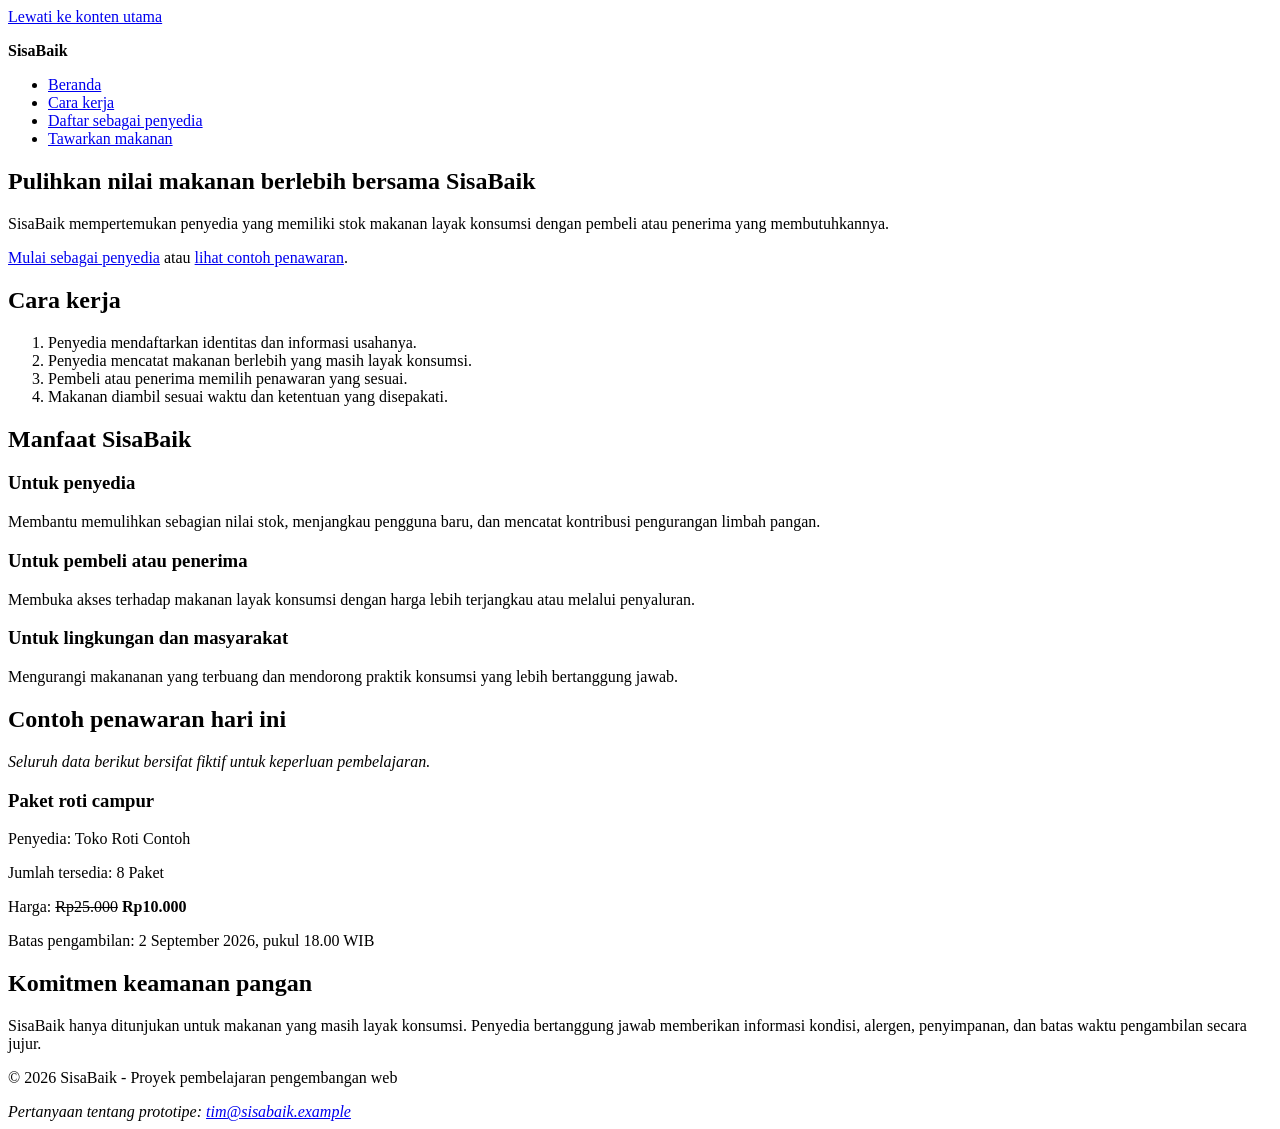
==== index.html @ 779fbd45 "feat: add semantic SisaBaik information page" ====
<!doctype html>
<html lang="id">
  <head>
    <meta charset="utf-8">
    <meta name="viewport" content="width=device-width, initial-scale=1">
    <meta
      name="description"
      content="SisaBaik membantu penyedia menawarkan makanan berlebih agar tetap bernilai, terjangkau, dan tidak terbuang."
    >
    <title>Beranda | SisaBaik</title>
  </head>
  <body>
    <a href="#konten-utama">Lewati ke konten utama</a>

    <header>
      <p><strong>SisaBaik</strong></p>
      <nav aria-label="Navigasi utama">
        <ul>
          <li><a href="index.html" aria-current="page">Beranda</a></li>
          <li><a href="#cara-kerja">Cara kerja</a></li>
          <li><a href="daftar-penyedia.html">Daftar sebagai penyedia</a></li>
          <li><a href="tawarkan-makanan.html">Tawarkan makanan</a></li>
        </ul>
      </nav>
    </header>

    <main id="konten-utama" tabindex="-1">
      <section aria-labelledby="judul-utama">
        <h1 id="judul-utama">Pulihkan nilai makanan berlebih bersama SisaBaik</h1>
        <p>
          SisaBaik mempertemukan penyedia yang memiliki stok makanan layak
          konsumsi dengan pembeli atau penerima yang membutuhkannya.
        </p>
     <p>
          <a href="daftar-penyedia.html">Mulai sebagai penyedia</a>
          atau
          <a href="#penawaran-contoh">lihat contoh penawaran</a>.
        </p>
      </section>

      <section id="cara-kerja" aria-labelledby="judul-cara-kerja">
        <h2 id="judul-cara-kerja">Cara kerja</h2>
        <ol>
          <li>Penyedia mendaftarkan identitas dan informasi usahanya.</li>
          <li>Penyedia mencatat makanan berlebih yang masih layak konsumsi.</li>
          <li>Pembeli atau penerima memilih penawaran yang sesuai.</li>
          <li>Makanan diambil sesuai waktu dan ketentuan yang disepakati.</li>
        </ol>
      </section>

      <section aria-labelledby="judul-manfaat">
        <h2 id="judul-manfaat">Manfaat SisaBaik</h2>

        <article>
          <h3>Untuk penyedia</h3>
          <p>
            Membantu memulihkan sebagian nilai stok, menjangkau pengguna baru,
            dan mencatat kontribusi pengurangan limbah pangan.
          </p>
        </article>

        <article>
          <h3>Untuk pembeli atau penerima</h3>
          <p>
            Membuka akses terhadap makanan layak konsumsi dengan harga lebih
            terjangkau atau melalui penyaluran.

            </p>
            </article>

            <article>
                <h3>Untuk lingkungan dan masyarakat</h3>
                <p>
                    Mengurangi makananan yang terbuang dan mendorong praktik konsumsi yang lebih bertanggung jawab.
                </p>
            </article>
            </section>

            <section id="penawaran-contoh" aria-labelledby=" "judul-penawaran">
            <h2 id="judul-penawaran">Contoh penawaran hari ini</h2>
            <p><em>Seluruh data berikut bersifat fiktif untuk keperluan pembelajaran.</em></p>

            <article>
                <h3>Paket roti campur</h3>
                <p>Penyedia: Toko Roti Contoh</p>
                <p>Jumlah tersedia: <data value="8">8 Paket </data> </p>
                <p>Harga: <del>Rp25.000</del> <strong>Rp10.000</strong></p>

                <p>
                    Batas pengambilan:
                    <time datatime="2026-09-02T18:00:00+07:00">
                        2 September 2026, pukul 18.00 WIB
                    </time>
                </p>
            </article>
            </section>

            <section aria-labelledby=""judul-keamanan">
            <h2 id="judul-keamanan">Komitmen keamanan pangan</h2>
                SisaBaik hanya ditunjukan untuk makanan yang masih layak konsumsi. Penyedia bertanggung jawab memberikan informasi kondisi, alergen, penyimpanan, dan batas waktu pengambilan secara jujur.
                </p>
        </section>
        </main>

        <footer>
            <p>&copy; 2026 SisaBaik - Proyek pembelajaran pengembangan web</p>
            <address>
                Pertanyaan tentang prototipe:
                <a href="malito:tim @sisabaik.example" >tim@sisabaik.example</a>
            </address>
        </footer>
  </body>
</html>
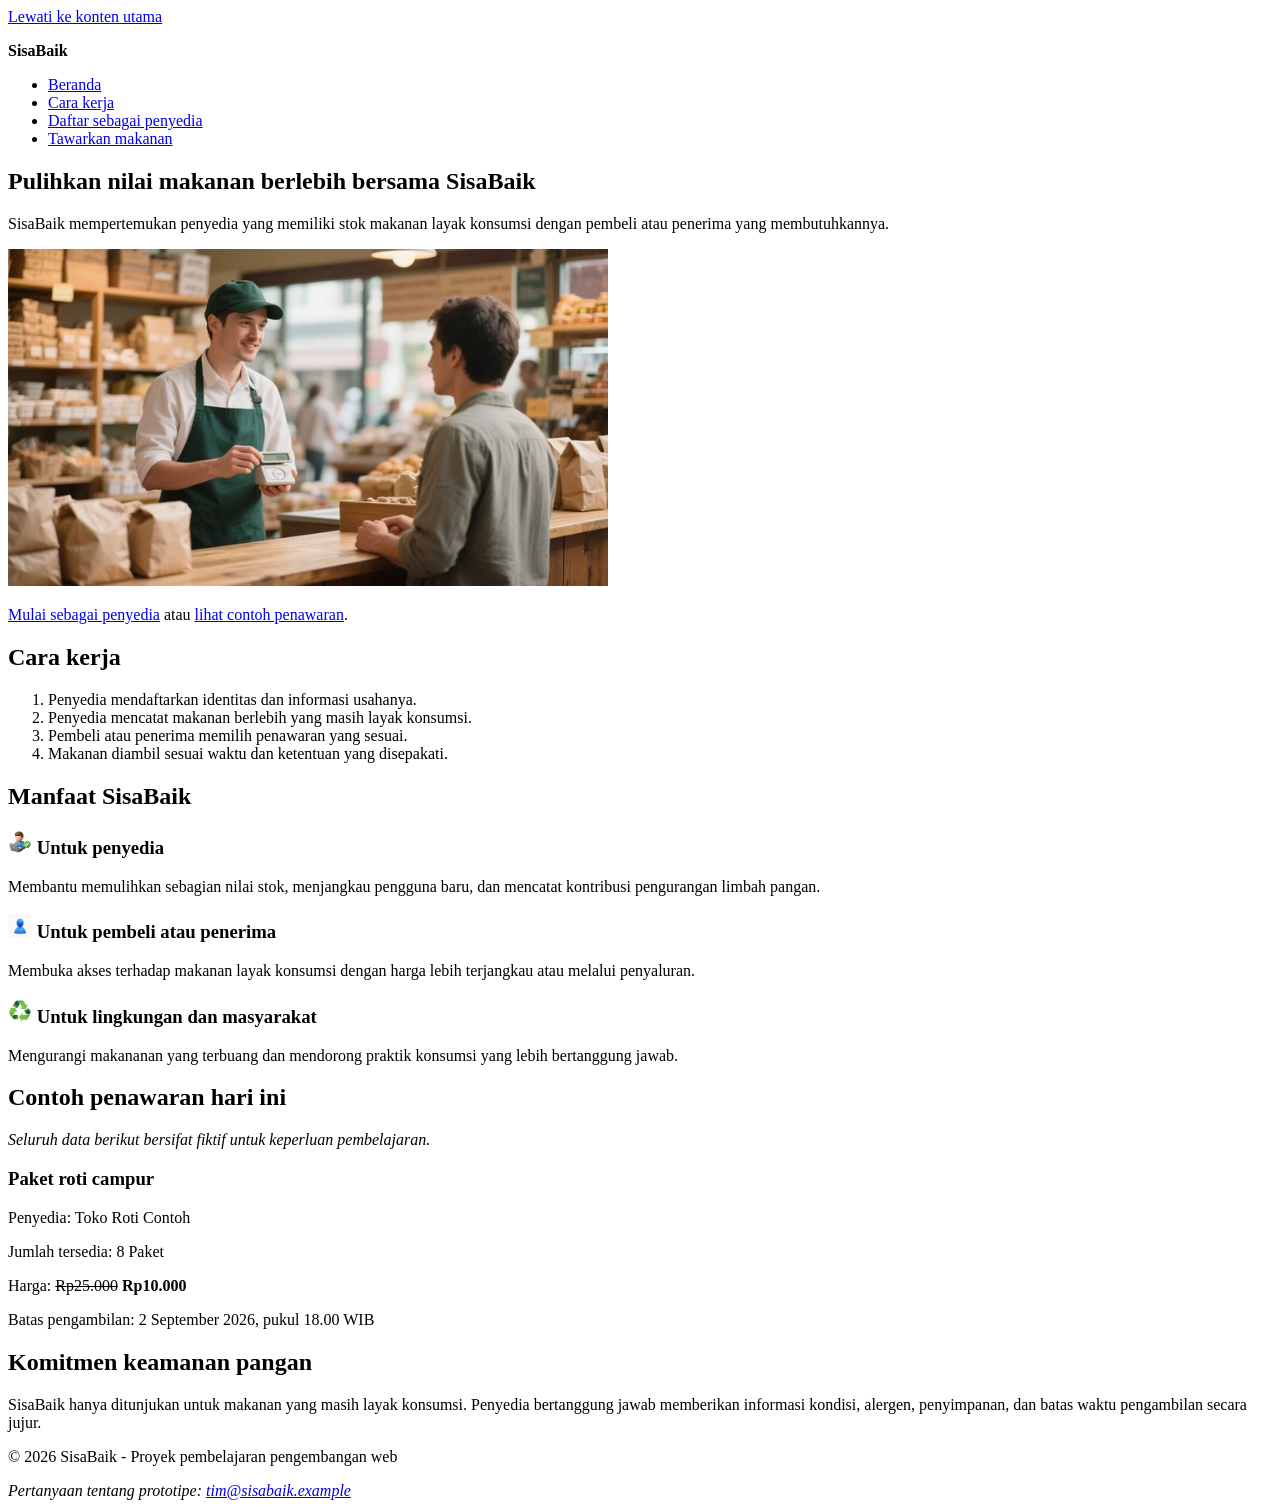
==== commit 29019ff1: "feat: add images asset and update page content" ====
--- a/index.html
+++ b/index.html
@@ -31,6 +31,7 @@
           SisaBaik mempertemukan penyedia yang memiliki stok makanan layak
           konsumsi dengan pembeli atau penerima yang membutuhkannya.
         </p>
+        <img src="images/Foto-SisaBaik.jpg" alt="Foto SisaBaik" width="600">
      <p>
           <a href="daftar-penyedia.html">Mulai sebagai penyedia</a>
           atau
@@ -52,7 +53,9 @@
         <h2 id="judul-manfaat">Manfaat SisaBaik</h2>
 
         <article>
-          <h3>Untuk penyedia</h3>
+          <h3>
+            <img src="images/ikonpenyedia.jpg" alt="Icon penyedia" width="24" height="24">
+            Untuk penyedia</h3>
           <p>
             Membantu memulihkan sebagian nilai stok, menjangkau pengguna baru,
             dan mencatat kontribusi pengurangan limbah pangan.
@@ -60,7 +63,9 @@
         </article>
 
         <article>
-          <h3>Untuk pembeli atau penerima</h3>
+          <h3>
+            <img src="images/ikonuser.jpg" alt="Icon pembeli" width="24" height="24" >
+            Untuk pembeli atau penerima</h3>
           <p>
             Membuka akses terhadap makanan layak konsumsi dengan harga lebih
             terjangkau atau melalui penyaluran.
@@ -69,14 +74,16 @@
             </article>
 
             <article>
-                <h3>Untuk lingkungan dan masyarakat</h3>
+                <h3>
+                  <img src="images/ikonlingkungan.jpg" alt="Icon lingkungan" width="24" height="24">
+                  Untuk lingkungan dan masyarakat</h3>
                 <p>
                     Mengurangi makananan yang terbuang dan mendorong praktik konsumsi yang lebih bertanggung jawab.
                 </p>
             </article>
             </section>
 
-            <section id="penawaran-contoh" aria-labelledby=" "judul-penawaran">
+            <section id="penawaran-contoh" aria-labelledby="judul-penawaran">
             <h2 id="judul-penawaran">Contoh penawaran hari ini</h2>
             <p><em>Seluruh data berikut bersifat fiktif untuk keperluan pembelajaran.</em></p>
 
@@ -88,17 +95,18 @@
 
                 <p>
                     Batas pengambilan:
-                    <time datatime="2026-09-02T18:00:00+07:00">
+                    <time datetime="2026-09-02T18:00:00+07:00">
                         2 September 2026, pukul 18.00 WIB
                     </time>
                 </p>
             </article>
             </section>
-
-            <section aria-labelledby=""judul-keamanan">
+            
+            <p>
+            <section aria-labelledby="judul-keamanan">
             <h2 id="judul-keamanan">Komitmen keamanan pangan</h2>
                 SisaBaik hanya ditunjukan untuk makanan yang masih layak konsumsi. Penyedia bertanggung jawab memberikan informasi kondisi, alergen, penyimpanan, dan batas waktu pengambilan secara jujur.
-                </p>
+            </p>
         </section>
         </main>
 
@@ -106,7 +114,7 @@
             <p>&copy; 2026 SisaBaik - Proyek pembelajaran pengembangan web</p>
             <address>
                 Pertanyaan tentang prototipe:
-                <a href="malito:tim @sisabaik.example" >tim@sisabaik.example</a>
+                <a href="mailto:tim@sisabaik.example">tim@sisabaik.example</a>
             </address>
         </footer>
   </body>
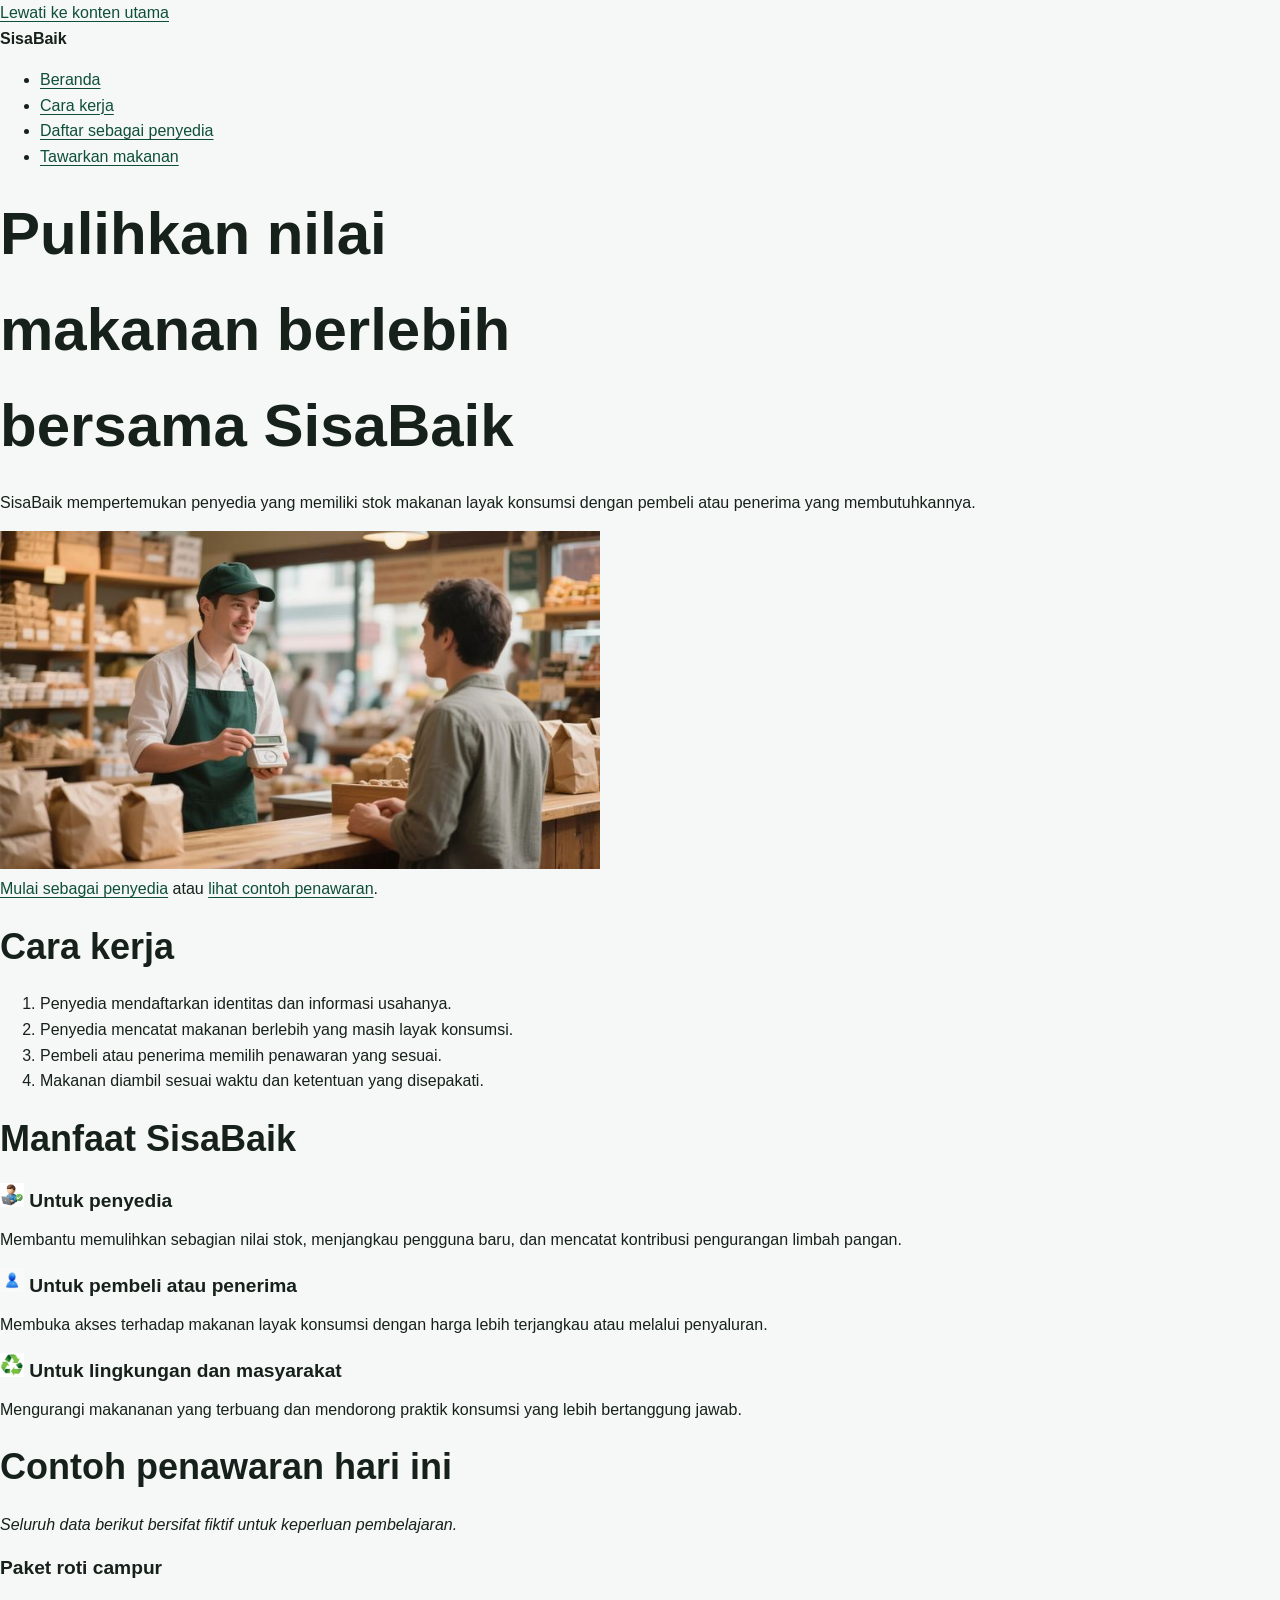
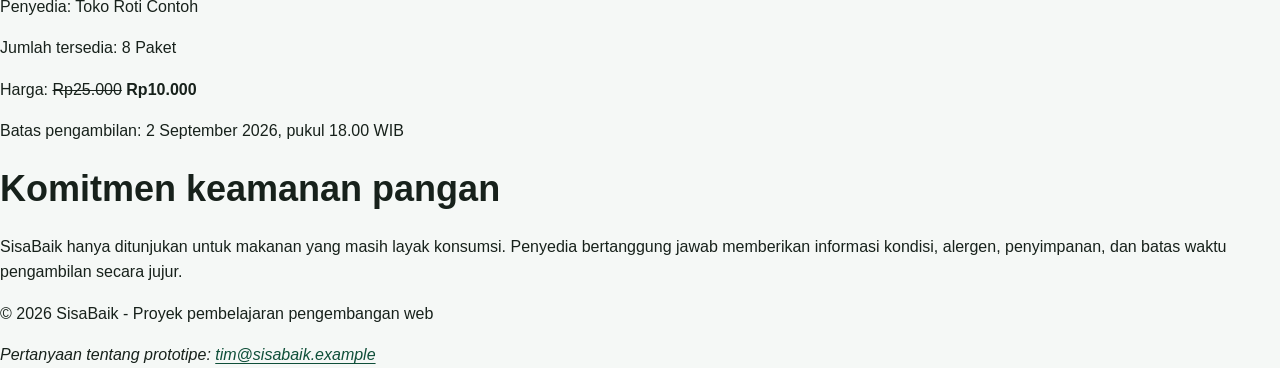
==== commit 1a840849: "feat: add responsive SisaBaik visual system" ====
--- a/index.html
+++ b/index.html
@@ -8,6 +8,7 @@
       content="SisaBaik membantu penyedia menawarkan makanan berlebih agar tetap bernilai, terjangkau, dan tidak terbuang."
     >
     <title>Beranda | SisaBaik</title>
+  <link rel="stylesheet" href="styles.css">
   </head>
   <body>
     <a href="#konten-utama">Lewati ke konten utama</a>
--- a/styles.css
+++ b/styles.css
@@ -0,0 +1,511 @@
+:root{
+    --color-primary: #176b4d;
+    --color-primary-dark: #0f4f39;
+    --color-primary-soft: #e8f5ef;
+    --color-accent: #f2b84b;
+    --color-text: #17211b;
+    --color-muted: #52615a;
+    --color-surface: #ffffff;
+    --color-background: #f5f8f6;
+    --color-border: #cbd8d1;
+    --color-danger: #a52a2a;
+    --shadow-card: 0 0.5rem 1.5rem rgb(23 33 27 / 10%);
+    --radius-small: 0,5rem;
+    --radius-medium: 0.9rem;
+    --radius-large: 1.4rem;
+    --content-width: 72rem;
+
+}
+
+*,
+*::before,
+*::after{
+    box-sizing: border-box;
+}
+
+html{
+    scroll-behavior: smooth;
+}
+
+body {
+    margin: 0;
+    background: var(--color-background);
+    color: var(--color-text);
+    font-family: Arial, Helvetica, sans-serif;
+    font-size: 1rem;
+    line-height: 1.6;
+}
+
+h1,
+h2,
+h3,
+p{
+    margin-block-start: 0;
+}
+
+h1,
+h2,
+h3 {
+    line-height: 1,2;
+}
+
+h1{
+    max-width: 18ch;
+    margin-block-end: 1rem;
+    font-size: clamp(2rem, 7vw, 3.75rem);
+}
+
+h2{
+    margin-block-end: 1rem;
+    font-size: clamp(1.5rem, 4vw, 2.25rem);
+}
+
+h3{
+    margin-block-end: 0.6rem;
+    font-size: 1.2rem;
+}
+
+a{
+    color: var(--color-primary-dark);
+    text-underline-offset: 0.2em;
+}
+
+a:hover{
+   text-decoration-thickness: 0.18em; 
+}
+
+:focus-visible{
+    outline: 0.2rem solid var(--color-accent);
+    outline-offset: 0.2rem;
+}
+
+.skip-link{
+    position: absolute;
+    inset-block-start: 0.5rem;
+    inset-inline-start: 0.5rem;
+    z-index: 100;
+    padding: 0.7rem 1rem;
+    border-radius: var(--radius-small);
+    background: var(--color-text);
+    color: var(--color-surface);
+    transform: translateY(-180%);
+}
+
+.skip-link:focus {
+    transform: translateY(0);
+}
+
+.container{
+    width: min(100% - 2rem, var(--content-width));
+    margin-inline: auto;
+}
+
+.site-header {
+    background: var(--color-surface);
+    border-block-end: 0.0625rem solid var(--color-border);
+}
+
+.header-layout{
+    display: flex;
+    flex-direction: column;
+    gap: 0.75rem;
+    padding-block: 1rem;
+}
+
+.brand {
+    margin: 0;
+    color: var(--color-primary-dark);
+    font-size: 1.4rem;
+    font-weight: 700;
+}
+
+.nav-list {
+    display: flex;
+    flex-wrap: wrap;
+    gap: 0.5rem 1rem;
+    margin: 0;
+    padding: 0;
+    list-style: none;
+}
+
+.nav-list a {
+    display: inline-block;
+    padding-block: 0.35rem;
+    font-weight: 700;
+}
+
+.nav-list a[aria-current="page"] {
+    color: var(--color-primary);
+    text-decoration-thickness: 0.2em;
+}
+
+.hero {
+    padding-block: clamp(3rem, 10vw, 7rem);
+    background:
+        linear-gradient(135deg, rgb(232 245 239 / 95%), rgb(255 255 255 / 92%));
+}
+
+
+.hero-layout {
+    display: grid;
+    gap: 2rem;
+    align-items: center;
+}
+
+.eyebrow {
+    margin-block-end: 0.5rem;
+    color: var(--color-primary-dark);
+    font-weight: 700;
+    letter-spacing: 0.05em;
+    text-transform: uppercase;
+}
+
+.lead {
+    max-width: 62ch;
+    color: var(--color-muted);
+    font-size: 1.1rem;
+}
+
+.hero-panel {
+    padding: 1.5rem;
+    border: 0.0625rem solid var(--color-border);
+    border-radius: var(--radius-large);
+    background: var(--color-surface);
+    box-shadow: var(--shadow-card);
+}
+
+.hero-panel strong {
+    display: block;
+    color: var(--color-primary-dark);
+    font-size: 2rem;
+}
+
+.button-group,
+.form-actions {
+    display: flex;
+    flex-wrap: wrap;
+    gap: 0.75rem;
+    align-items: center;
+}
+
+.button {
+    display: inline-block;
+    padding: 0.75rem 1rem;
+    border: 0.125rem solid var(--color-primary);
+    border-radius: var(--radius-small);
+    background: var(--color-primary);
+    color: var(--color-surface);
+    font: inherit;
+    font-weight: 700;
+    line-height: 1.2;
+    text-decoration: none;
+    cursor: pointer;
+}
+
+.button:hover {
+    background: var(--color-primary-dark);
+    border-color: var(--color-primary-dark);
+}
+
+.button-secondary {
+    background: transparent;
+    color: var(--color-primary-dark);
+}
+
+.section {
+    padding-block: clamp(2.5rem, 7vw, 5rem);
+}
+
+.section-alt {
+    background: var(--color-surface);
+}
+
+.section-intro {
+    max-width: 65ch;
+    color: var(--color-muted);
+}
+
+.steps-grid,
+.benefit-grid,
+.offer-grid {
+    display: grid;
+    grid-template-columns: 1fr;
+    gap: 1rem;
+}
+
+.card {
+    padding: 1.25rem;
+    border: 0.0625rem solid var(--color-border);
+    border-radius: var(--radius-medium);
+    background: var(--color-surface);
+    box-shadow: var(--shadow-card);
+}
+
+.step-number {
+    display: inline-grid;
+    width: 2.25rem;
+    height: 2.25rem;
+    margin-block-end: 0.75rem;
+    place-items: center;
+    border-radius: 50%;
+    background: var(--color-primary-soft);
+    color: var(--color-primary-dark);
+    font-weight: 700;
+}
+
+.offer-card {
+    display: flex;
+    flex-direction: column;
+    overflow: hidden;
+    border: 0.0625rem solid var(--color-border);
+    border-radius: var(--radius-medium);
+    background: var(--color-surface);
+    box-shadow: var(--shadow-card);
+}
+
+.offer-card__visual {
+    min-height: 8rem;
+    background: linear-gradient(135deg, var(--color-primary), var(--color-primary-dark));
+}
+
+.offer-card__content {
+    display: flex;
+    flex: 1;
+    flex-direction: column;
+    padding: 1.25rem;
+}
+
+.offer-card__meta {
+    color: var(--color-muted);
+}
+
+.offer-card__price {
+    margin-block-start: auto;
+    font-size: 1.15rem;
+    }
+
+.badge {
+    display: inline-block;
+    width: fit-content;
+    margin-block-end: 0.75rem;
+    .section-alt {
+  background: var(--color-surface);
+}
+
+.section-intro {
+    max-width: 65ch;
+    color: var(--color-muted);
+}
+
+.steps-grid,
+.benefit-grid,
+.offer-grid {
+    display: grid;
+    grid-template-columns: 1fr;
+    gap: 1rem;
+}
+
+.card {
+    padding: 1.25rem;
+    border: 0.0625rem solid var(--color-border);
+    border-radius: var(--radius-medium);
+    background: var(--color-surface);
+    box-shadow: var(--shadow-card);
+}
+
+.step-number {
+    display: inline-grid;
+    width: 2.25rem;
+    height: 2.25rem;
+    margin-block-end: 0.75rem;
+    place-items: center;
+    border-radius: 50%;
+    background: var(--color-primary-soft);
+    color: var(--color-primary-dark);
+    font-weight: 700;
+    
+}
+
+.offer-card {
+    display: flex;
+    flex-direction: column;
+    overflow: hidden;
+    border: 0.0625rem solid var(--color-border);
+    border-radius: var(--radius-medium);
+    background: var(--color-surface);
+    box-shadow: var(--shadow-card);
+}
+
+.offer-card__visual {
+    min-height: 8rem;
+    background: linear-gradient(135deg, var(--color-primary), var(--color-primary-dark));
+}
+
+.offer-card__content {
+    display: flex;
+    flex: 1;
+    flex-direction: column;
+    padding: 1.25rem;
+}
+
+.offer-card__meta {
+     color: var(--color-muted);
+}
+
+.offer-card__price {
+    margin-block-start: auto;
+    font-size: 1.15rem;
+}
+
+.badge {
+    display: inline-block;
+    width: fit-content;
+    margin-block-end: 0.75rem;
+    padding: 0.25rem 0.6rem;
+    border-radius: 999px;
+    background: var(--color-primary-soft);
+    color: var(--color-primary-dark);
+    font-size: 0.85rem;
+    font-weight: 700;
+}
+
+.notice {
+    padding: 1rem;
+    border-inline-start: 0.3rem solid var(--color-primary);
+    border-radius: var(--radius-small);
+    background: var(--color-primary-soft);
+}
+
+.page-heading {
+    padding-block: clamp(2.5rem, 7vw, 5rem) 2rem;
+}
+
+.form-card {
+    max-width: 56rem;
+    margin-block-end: 3rem;
+    padding: clamp(1rem, 4vw, 2rem);
+    border: 0.0625rem solid var(--color-border);
+    border-radius: var(--radius-large);
+    background: var(--color-surface);
+    box-shadow: var(--shadow-card);
+    }
+
+.form-section {
+    margin: 0 0 1.5rem;
+    padding: 1.25rem;
+    border: 0.0625rem solid var(--color-border);
+    border-radius: var(--radius-medium);
+}
+
+
+
+.form-section legend {
+    padding-inline: 0.4rem;
+    color: var(--color-primary-dark);
+    font-size: 1.1rem;
+    font-weight: 700;
+}
+
+label {
+    display: inline-block;
+    margin-block-end: 0.35rem;
+    font-weight: 700;
+}
+
+input,
+select,
+textarea {
+    width: 100%;
+    padding: 0.7rem 0.75rem;
+    border: 0.0625rem solid #809087;
+    border-radius: var(--radius-small);
+    background: var(--color-surface);
+    color: var(--color-text);
+    font: inherit;
+}
+
+textarea {
+     resize: vertical;
+}
+
+input:focus,
+select:focus,
+textarea:focus {
+    border-color: var(--color-primary-dark);
+}
+
+input[type="checkbox"],
+
+
+
+
+input[type="radio"] {
+    width: 1.1rem;
+    height: 1.1rem;
+    margin: 0.2rem 0 0;
+    accent-color: var(--color-primary);
+}
+
+.required-note {
+    color: var(--color-muted);
+}
+
+.site-footer {
+    padding-block: 2rem;
+    background: var(--color-primary-dark);
+    color: var(--color-surface);
+}
+
+.site-footer a {
+    color: var(--color-surface);
+}
+
+.footer-layout {
+    display: flex;
+    flex-direction: column;
+    gap: 0.5rem;
+}
+
+.footer-layout p,
+.footer-layout address {
+    margin: 0;
+}
+
+@media (min-width: 48rem) {
+  .header-layout {
+        flex-direction: row;
+        justify-content: space-between;
+        align-items: center;
+  }
+
+  .hero-layout {
+        grid-template-columns: minmax(0, 1.5fr) minmax(15rem, 0.7fr);
+  }
+
+  .steps-grid,
+  .benefit-grid {
+        grid-template-columns: repeat(3, minmax(0, 1fr));
+  }
+
+  .offer-grid {
+        grid-template-columns: repeat(2, minmax(0, 1fr));
+  }
+
+  .footer-layout {
+        flex-direction: row;
+        justify-content: space-between;
+        align-items: center;
+  }
+}
+
+@media (min-width: 68rem) {
+  .offer-grid {
+        grid-template-columns: repeat(3, minmax(0, 1fr));
+  }
+}
+
+@media (prefers-reduced-motion: reduce) {
+  html {
+        scroll-behavior: auto;
+  }
+}
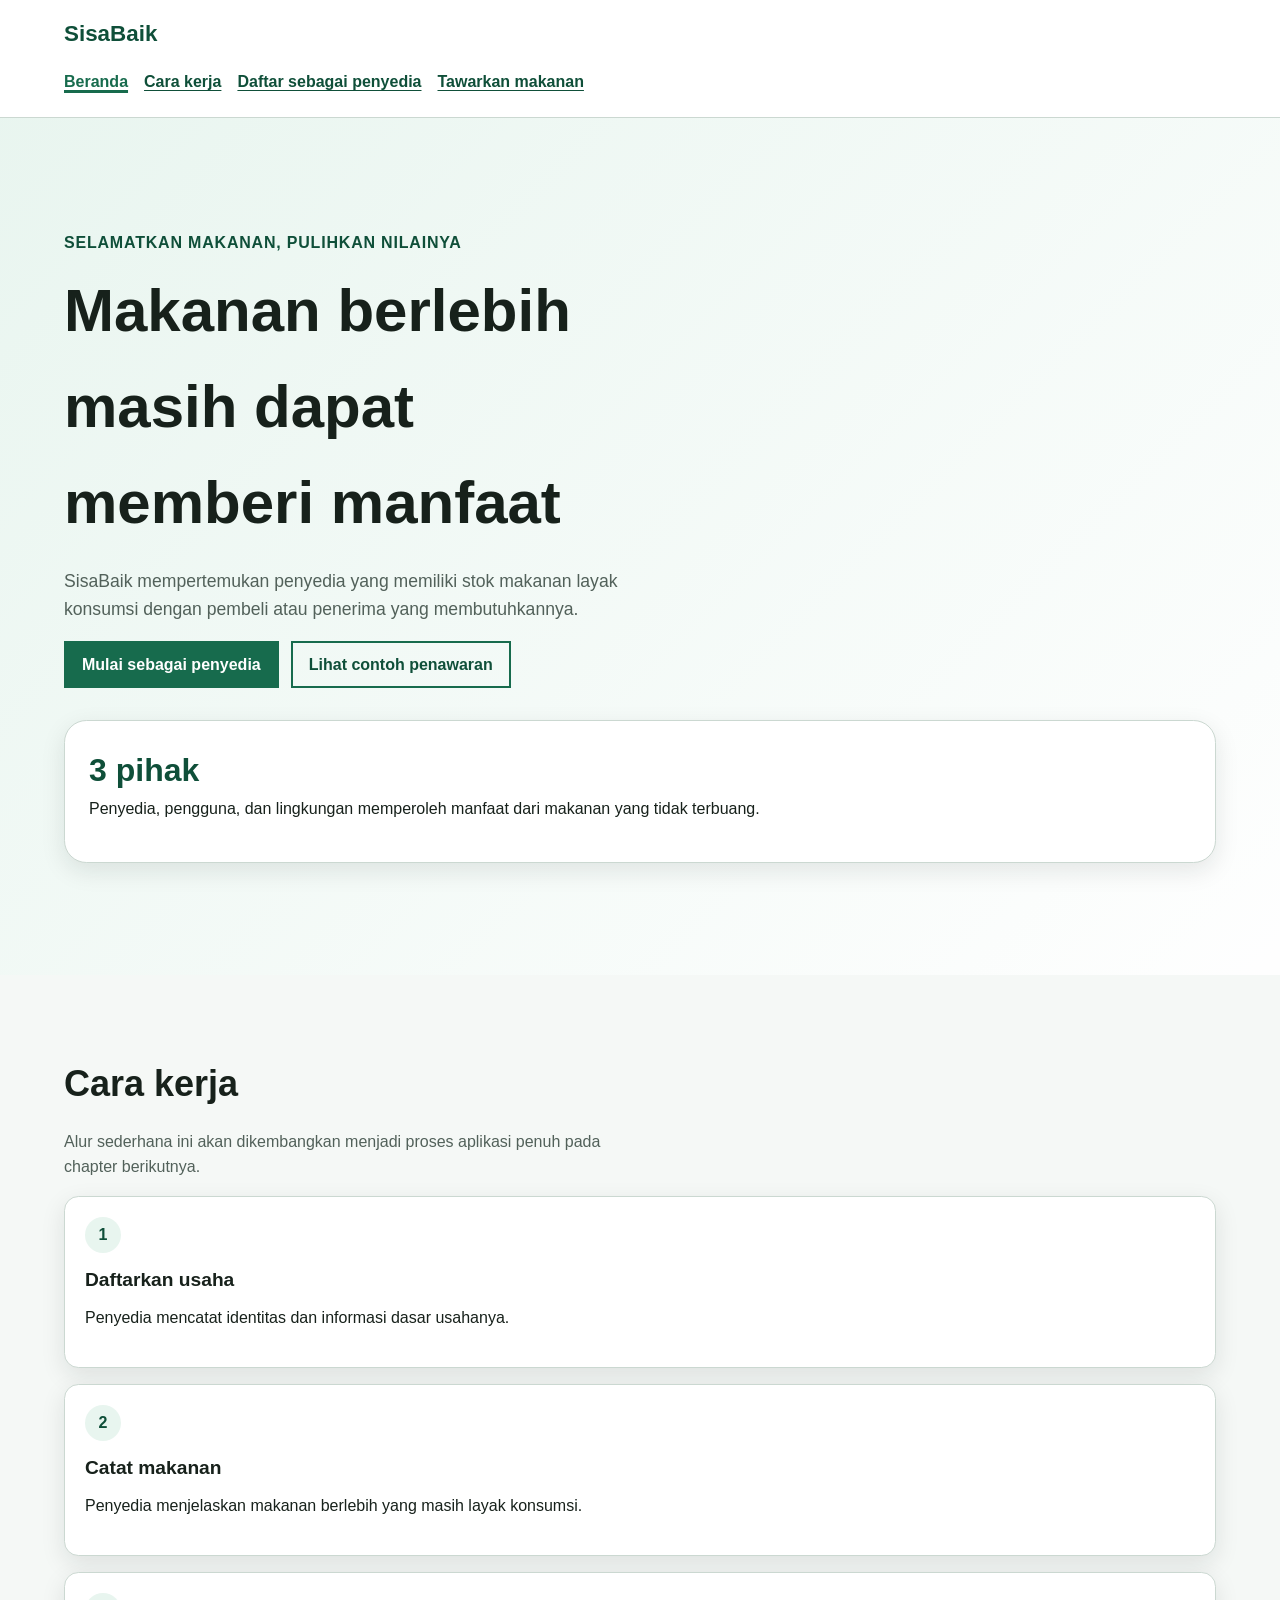
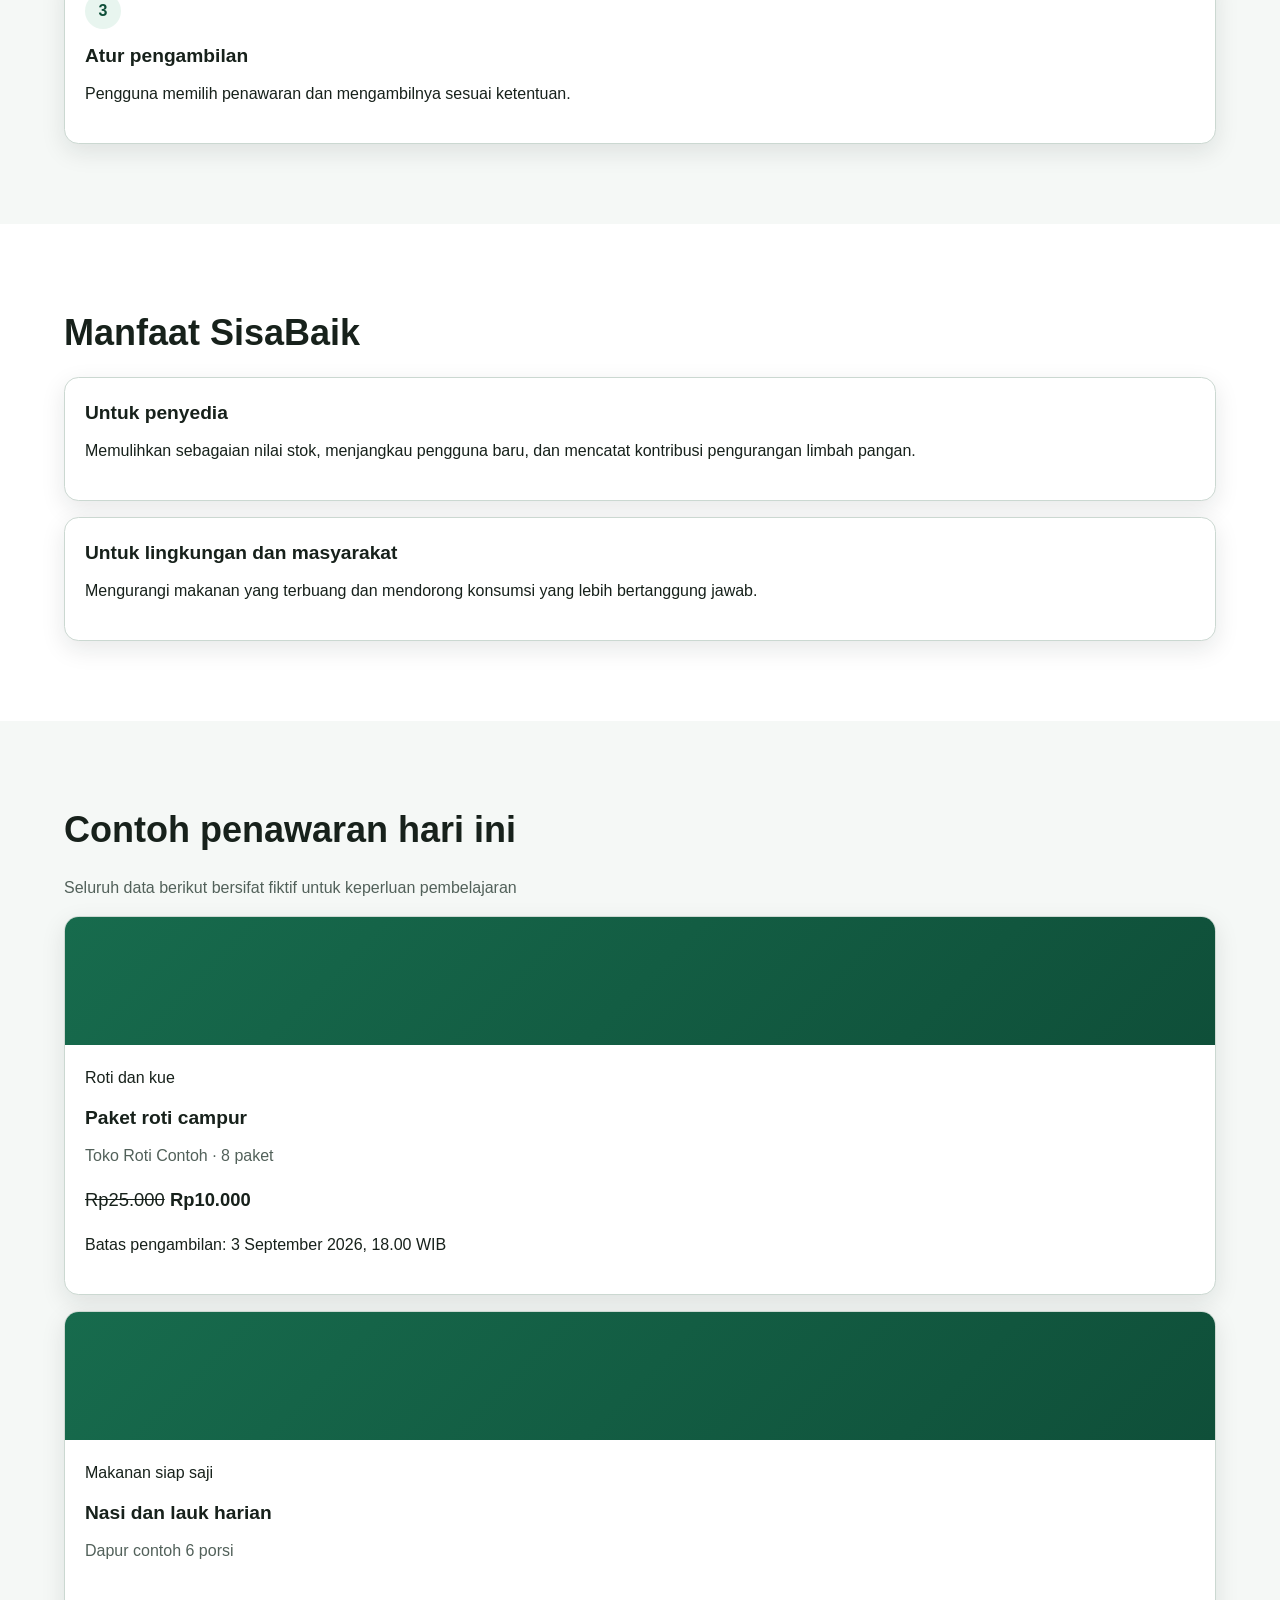
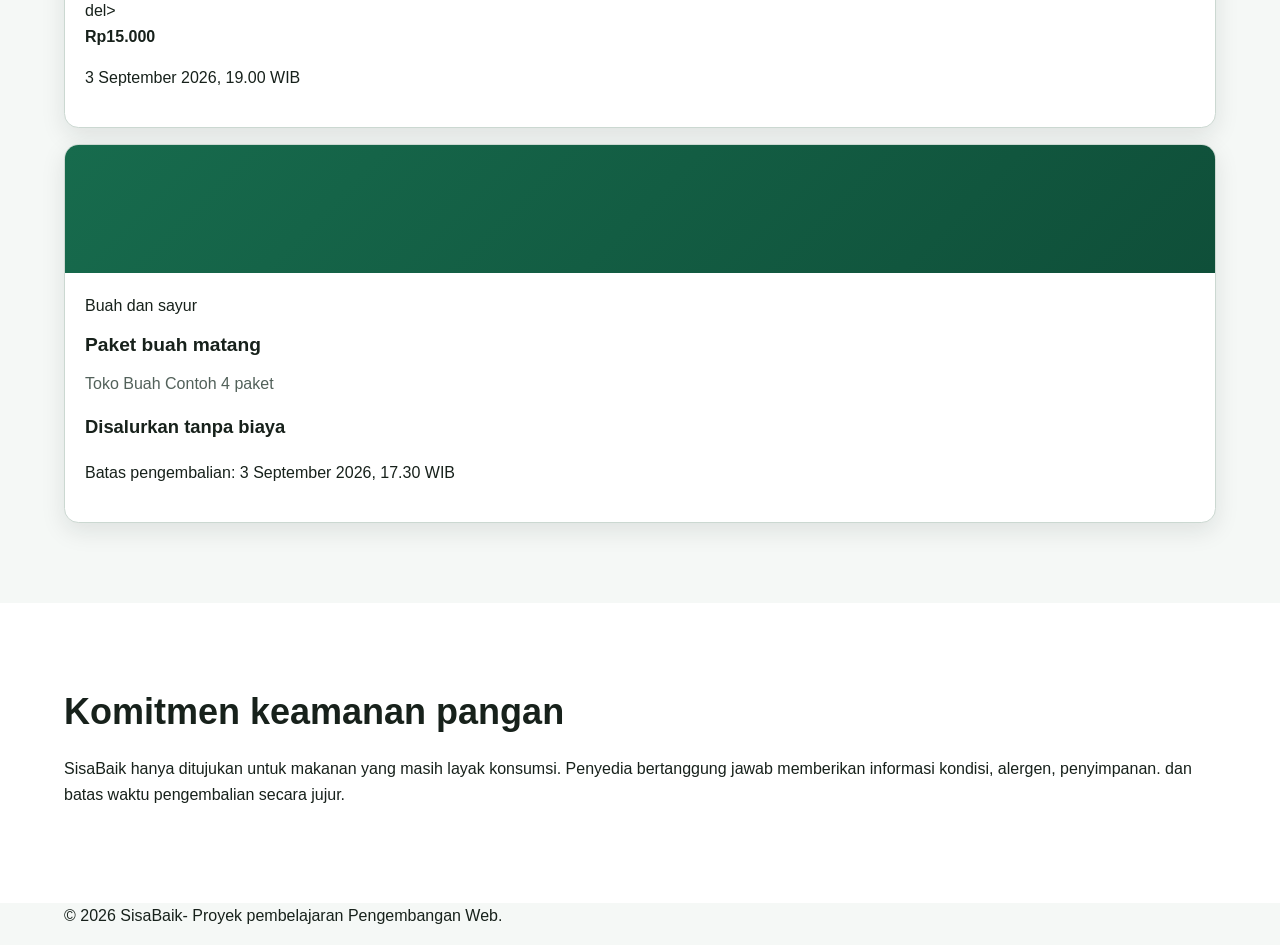
==== commit 0c36151a: "style: apply responsive layout to SisaBaik pages" ====
--- a/index.html
+++ b/index.html
@@ -3,121 +3,145 @@
   <head>
     <meta charset="utf-8">
     <meta name="viewport" content="width=device-width, initial-scale=1">
-    <meta
-      name="description"
-      content="SisaBaik membantu penyedia menawarkan makanan berlebih agar tetap bernilai, terjangkau, dan tidak terbuang."
-    >
+    <meta name="description" content="SisaBaik membantu penyedia menawarkan makanan berlebih agar tetap bernilai,
+     terjangkau, dan tidak terbuang.">
     <title>Beranda | SisaBaik</title>
-  <link rel="stylesheet" href="styles.css">
+    <link rel="stylesheet" href="styles.css">
   </head>
   <body>
-    <a href="#konten-utama">Lewati ke konten utama</a>
+    <a class="skip-link" href="#konten-utama">Lewati ke konten utama</a>
 
-    <header>
-      <p><strong>SisaBaik</strong></p>
-      <nav aria-label="Navigasi utama">
-        <ul>
-          <li><a href="index.html" aria-current="page">Beranda</a></li>
-          <li><a href="#cara-kerja">Cara kerja</a></li>
-          <li><a href="daftar-penyedia.html">Daftar sebagai penyedia</a></li>
-          <li><a href="tawarkan-makanan.html">Tawarkan makanan</a></li>
-        </ul>
-      </nav>
+    <header class="site-header">
+      <div class="container header-layout">
+        <p class="brand">SisaBaik</p>
+        <nav aria-label="Navigasi utama">
+          <ul class="nav-list">
+            <li><a href="index.html" aria-current="page">Beranda</a></li>
+            <li><a href="#cara-kerja">Cara kerja</a></li>
+            <li><a href="daftar-penyedia.html">Daftar sebagai penyedia</a></li>
+            <li><a href="tawarkan-makanan.html">Tawarkan makanan</a></li>
+          </ul>
+        </nav>
+      </div>
     </header>
 
     <main id="konten-utama" tabindex="-1">
-      <section aria-labelledby="judul-utama">
-        <h1 id="judul-utama">Pulihkan nilai makanan berlebih bersama SisaBaik</h1>
-        <p>
-          SisaBaik mempertemukan penyedia yang memiliki stok makanan layak
-          konsumsi dengan pembeli atau penerima yang membutuhkannya.
-        </p>
-        <img src="images/Foto-SisaBaik.jpg" alt="Foto SisaBaik" width="600">
-     <p>
-          <a href="daftar-penyedia.html">Mulai sebagai penyedia</a>
-          atau
-          <a href="#penawaran-contoh">lihat contoh penawaran</a>.
-        </p>
-      </section>
+      <section class="hero" aria-labelledby="judul-utama">
+        <div class="container hero-layout">
+          <div>
+            <p class="eyebrow">Selamatkan makanan, pulihkan nilainya</p>
+            <h1 id="judul-utama">Makanan berlebih masih dapat memberi manfaat</h1>
+            <p class="lead">SisaBaik mempertemukan penyedia yang memiliki stok makanan layak konsumsi dengan pembeli atau penerima yang membutuhkannya.</p>
+            <div class="button-group">
+              <a class="button" href="daftar-penyedia.html">Mulai sebagai penyedia</a>
+              <a class="button button-secondary" href="#penawaran-contoh">Lihat contoh penawaran</a>
+              </div>
+        </div>
+        <aside class="hero-panel" aria-label="Ringkasan manfaat SisaBaik">
+          <strong>3 pihak</strong>
+          <p>Penyedia, pengguna, dan lingkungan memperoleh manfaat dari makanan yang tidak terbuang.</p>
+        </aside>
+      </div>
+    </section>
 
-      <section id="cara-kerja" aria-labelledby="judul-cara-kerja">
+    <section class="section" id="cara-kerja" aria-labelledby="judul-cara-kerja">
+      <div class="container">
         <h2 id="judul-cara-kerja">Cara kerja</h2>
-        <ol>
-          <li>Penyedia mendaftarkan identitas dan informasi usahanya.</li>
-          <li>Penyedia mencatat makanan berlebih yang masih layak konsumsi.</li>
-          <li>Pembeli atau penerima memilih penawaran yang sesuai.</li>
-          <li>Makanan diambil sesuai waktu dan ketentuan yang disepakati.</li>
-        </ol>
-      </section>
+        <p class="section-intro">Alur sederhana ini akan dikembangkan menjadi proses aplikasi penuh pada chapter 
+          berikutnya.</p>
+        <div class="steps-grid">
+          <article class="card">
+            <span class="step-number" aria-hidden="true">1</span>
+            <h3>Daftarkan usaha</h3>
+            <p>Penyedia mencatat identitas dan informasi dasar usahanya.</p>
+          </article>
+          <article class="card">
+            <span class="step-number" aria-hidden="true">2</span>
+            <h3>Catat makanan</h3>
+            <p>Penyedia menjelaskan makanan berlebih yang masih layak konsumsi.</p>
+          </article>
+          <article class="card">
+            <span class="step-number" aria-hidden="true">3</span>
+            <h3>Atur pengambilan</h3>
+            <p>Pengguna memilih penawaran dan mengambilnya sesuai ketentuan.</p>
+          </article>
+        </div>
+      </div>
+    </section>
 
-      <section aria-labelledby="judul-manfaat">
+    <section class="section section-alt" aria-labelledby="judul-manfaat">
+      <div class="container">
         <h2 id="judul-manfaat">Manfaat SisaBaik</h2>
+        <div class="benefit-grid">
+          <article class="card">
+            <h3>Untuk penyedia</h3>
+            <p>Memulihkan sebagaian nilai stok, menjangkau pengguna baru, dan mencatat kontribusi pengurangan limbah
+              pangan.</p>
+          </article>
+          <article class="card">
+            <h3>Untuk lingkungan dan masyarakat</h3>
+            <p>Mengurangi makanan yang terbuang dan mendorong konsumsi yang lebih bertanggung jawab. </p>
+          </article>
+        </div>
+        </div>
+        </section>
 
-        <article>
-          <h3>
-            <img src="images/ikonpenyedia.jpg" alt="Icon penyedia" width="24" height="24">
-            Untuk penyedia</h3>
-          <p>
-            Membantu memulihkan sebagian nilai stok, menjangkau pengguna baru,
-            dan mencatat kontribusi pengurangan limbah pangan.
-          </p>
+        <section class="section" id="penawaran-contoh" aria-labelledby="judul-penawaran">
+          <div class="container">
+            <h2 id="judul-penawaran">Contoh penawaran hari ini</h2>
+            <p class="section-intro">Seluruh data berikut bersifat fiktif untuk keperluan pembelajaran</p>
+            <div class="offer-grid">
+            <article class="offer-card">
+          <div class="offer-card__visual" aria-hidden="true"></div>
+          <div class="offer-card__content">
+            <span class="badge">Roti dan kue</span>
+            <h3>Paket roti campur</h3>
+            <p class="offer-card__meta">Toko Roti Contoh · <data value="8">8 paket</data></p>
+            <p class="offer-card__price"><del>Rp25.000</del> <strong>Rp10.000</strong></p>
+            <p>Batas pengambilan: <time datetime="2026-09-03T18:00:00+07:00">3 September 2026, 18.00 WIB</time></p>
+          </div>
         </article>
+        <article class="offer-card">
+          <div class="offer-card__visual" aria-hidden="true"></div>
+          <div class="offer-card__content">
+            <span class="badge">Makanan siap saji</span>
+            <h3>Nasi dan lauk harian</h3>
+            <p class="offer-card__meta">Dapur contoh <data value="6">6 porsi</data></p>
+            <p class="offer-card__price"></p>del> <strong>Rp15.000</strong></p>
+            <p Batas pengembalian: <time datetime="2026-09-03T19:00:00+07:00">3 September 2026, 19.00 WIB</time></P>
+              </div>
+              </article>
+              <article class="offer-card">
+                <div class="offer-card__visual"aria-hidden="true"></div>
+                <div class="offer-card__content">
+                  <span class="badge">Buah dan sayur</span>
+                  <h3>Paket buah matang</h3>
+                  <p class="offer-card__meta">Toko Buah Contoh <data value="4">4 paket</data></p>
+                  <p class="offer-card__price"><strong>Disalurkan tanpa biaya</strong></p>
+                  <p>Batas pengembalian: <time datetime="2026-09-03T17:30:00+07:00">3 September 2026, 17.30 WIB</time></p>
+                </div>
+              </article>
+            </div>
+            </div>
+        </section>
 
-        <article>
-          <h3>
-            <img src="images/ikonuser.jpg" alt="Icon pembeli" width="24" height="24" >
-            Untuk pembeli atau penerima</h3>
-          <p>
-            Membuka akses terhadap makanan layak konsumsi dengan harga lebih
-            terjangkau atau melalui penyaluran.
+        <section class="section section-alt" aria-labelledby="judul-keamanan">
+          <div class="container">
+            <div class="notice">
+              <h2 id="judul-keamanan">Komitmen keamanan pangan</h2>
+              <p>SisaBaik hanya ditujukan untuk makanan yang masih layak konsumsi. Penyedia bertanggung jawab memberikan
+                informasi kondisi, alergen, penyimpanan. dan batas waktu pengembalian secara jujur. </p>
+            </div>
+          </div>
+        </section>
+</main>
 
-            </p>
-            </article>
-
-            <article>
-                <h3>
-                  <img src="images/ikonlingkungan.jpg" alt="Icon lingkungan" width="24" height="24">
-                  Untuk lingkungan dan masyarakat</h3>
-                <p>
-                    Mengurangi makananan yang terbuang dan mendorong praktik konsumsi yang lebih bertanggung jawab.
-                </p>
-            </article>
-            </section>
-
-            <section id="penawaran-contoh" aria-labelledby="judul-penawaran">
-            <h2 id="judul-penawaran">Contoh penawaran hari ini</h2>
-            <p><em>Seluruh data berikut bersifat fiktif untuk keperluan pembelajaran.</em></p>
-
-            <article>
-                <h3>Paket roti campur</h3>
-                <p>Penyedia: Toko Roti Contoh</p>
-                <p>Jumlah tersedia: <data value="8">8 Paket </data> </p>
-                <p>Harga: <del>Rp25.000</del> <strong>Rp10.000</strong></p>
-
-                <p>
-                    Batas pengambilan:
-                    <time datetime="2026-09-02T18:00:00+07:00">
-                        2 September 2026, pukul 18.00 WIB
-                    </time>
-                </p>
-            </article>
-            </section>
-            
-            <p>
-            <section aria-labelledby="judul-keamanan">
-            <h2 id="judul-keamanan">Komitmen keamanan pangan</h2>
-                SisaBaik hanya ditunjukan untuk makanan yang masih layak konsumsi. Penyedia bertanggung jawab memberikan informasi kondisi, alergen, penyimpanan, dan batas waktu pengambilan secara jujur.
-            </p>
-        </section>
-        </main>
-
-        <footer>
-            <p>&copy; 2026 SisaBaik - Proyek pembelajaran pengembangan web</p>
-            <address>
-                Pertanyaan tentang prototipe:
-                <a href="mailto:tim@sisabaik.example">tim@sisabaik.example</a>
-            </address>
-        </footer>
+<footer class="site-footer">
+  <div class="container footer-layout">
+    <p>&copy; 2026 SisaBaik- Proyek pembelajaran Pengembangan Web.</p>
+    <address><a href="mailto:tim@sisabaik.example"</a></address>
+  </div>
+</footer>
   </body>
-</html>
-            +  </html>
+  
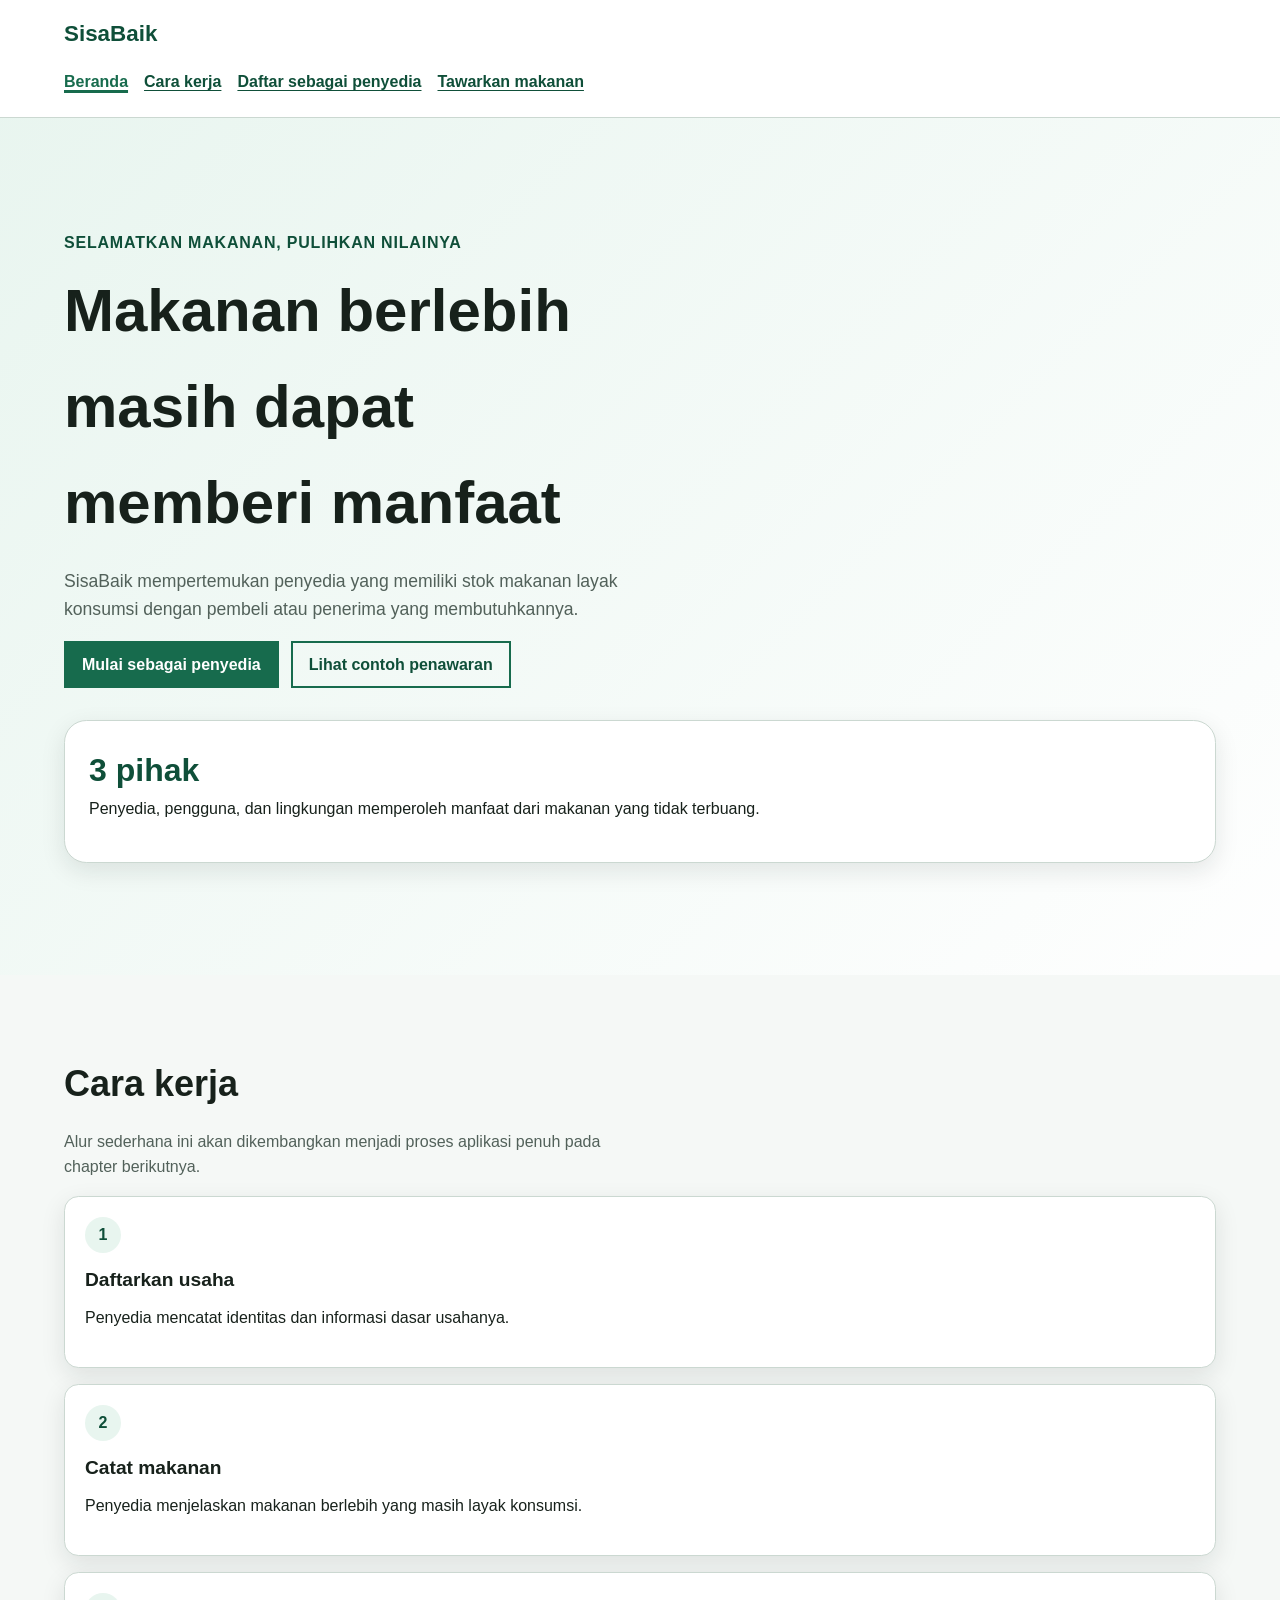
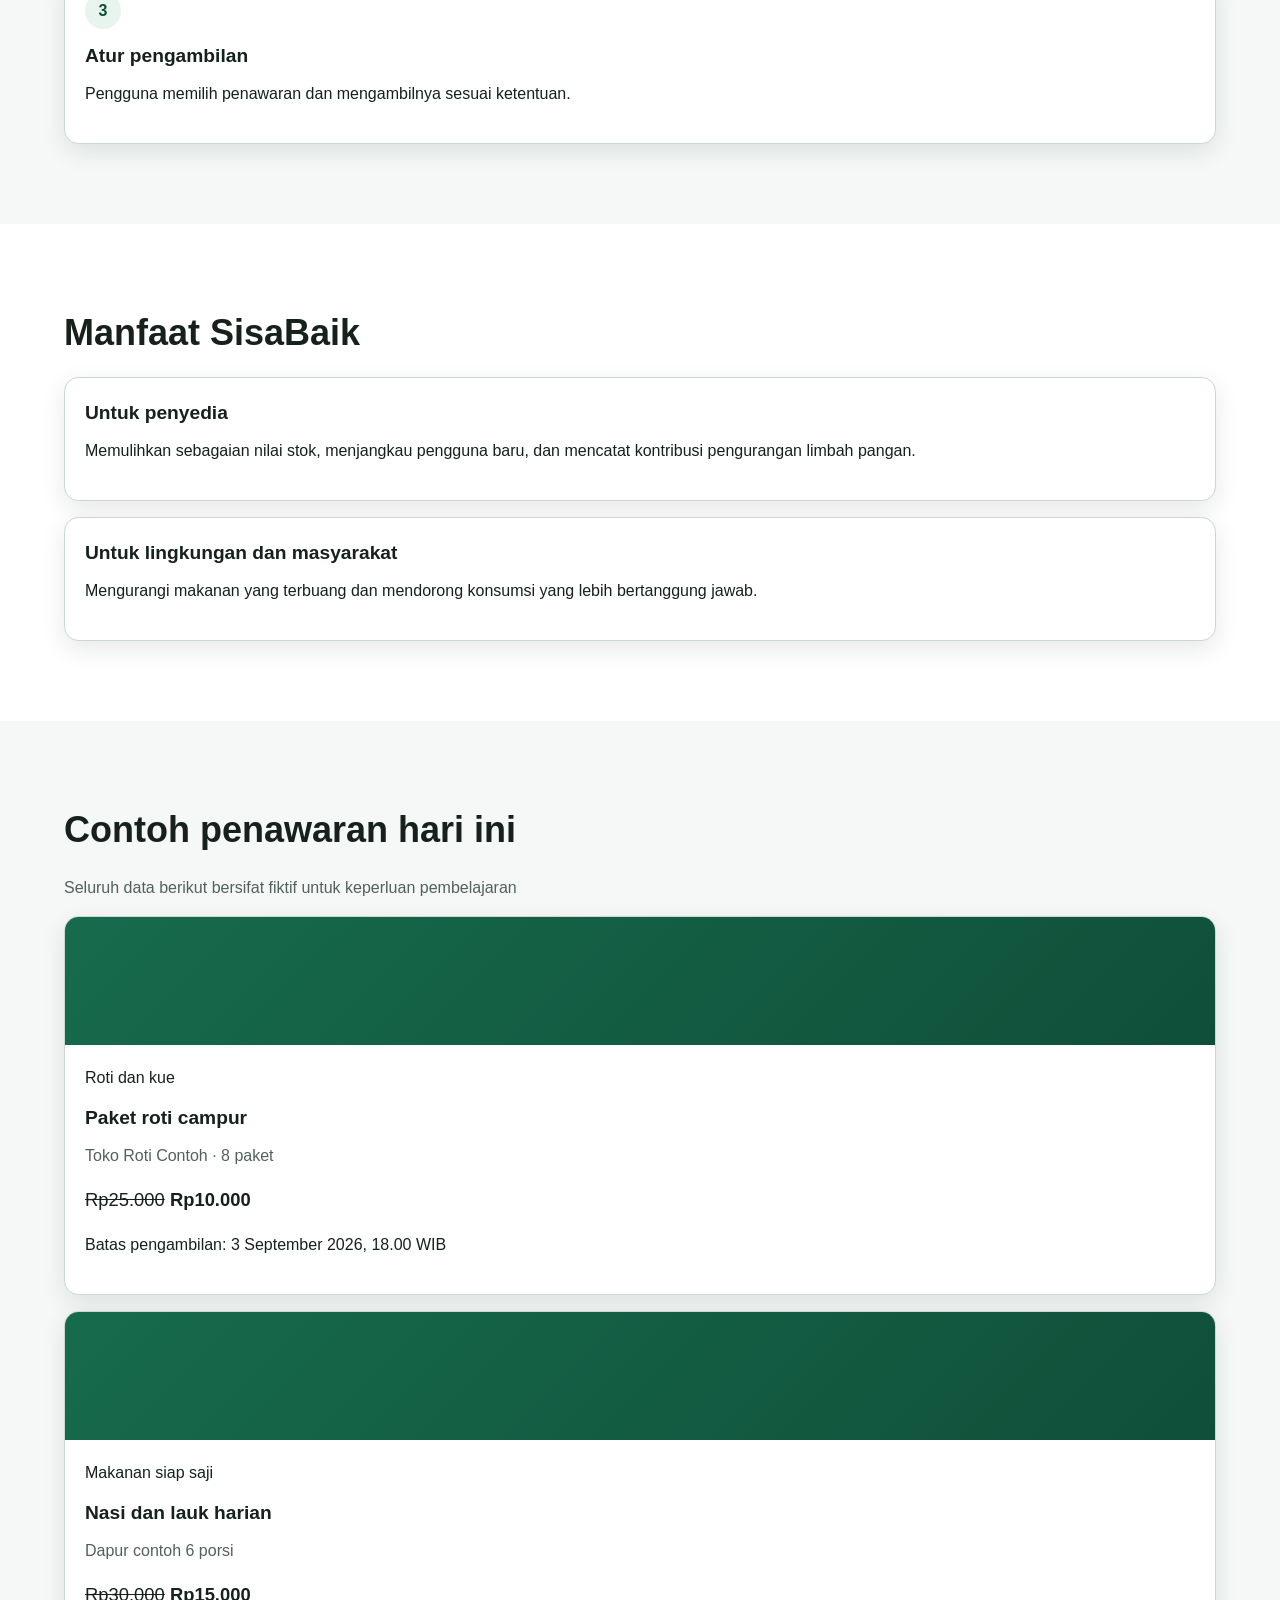
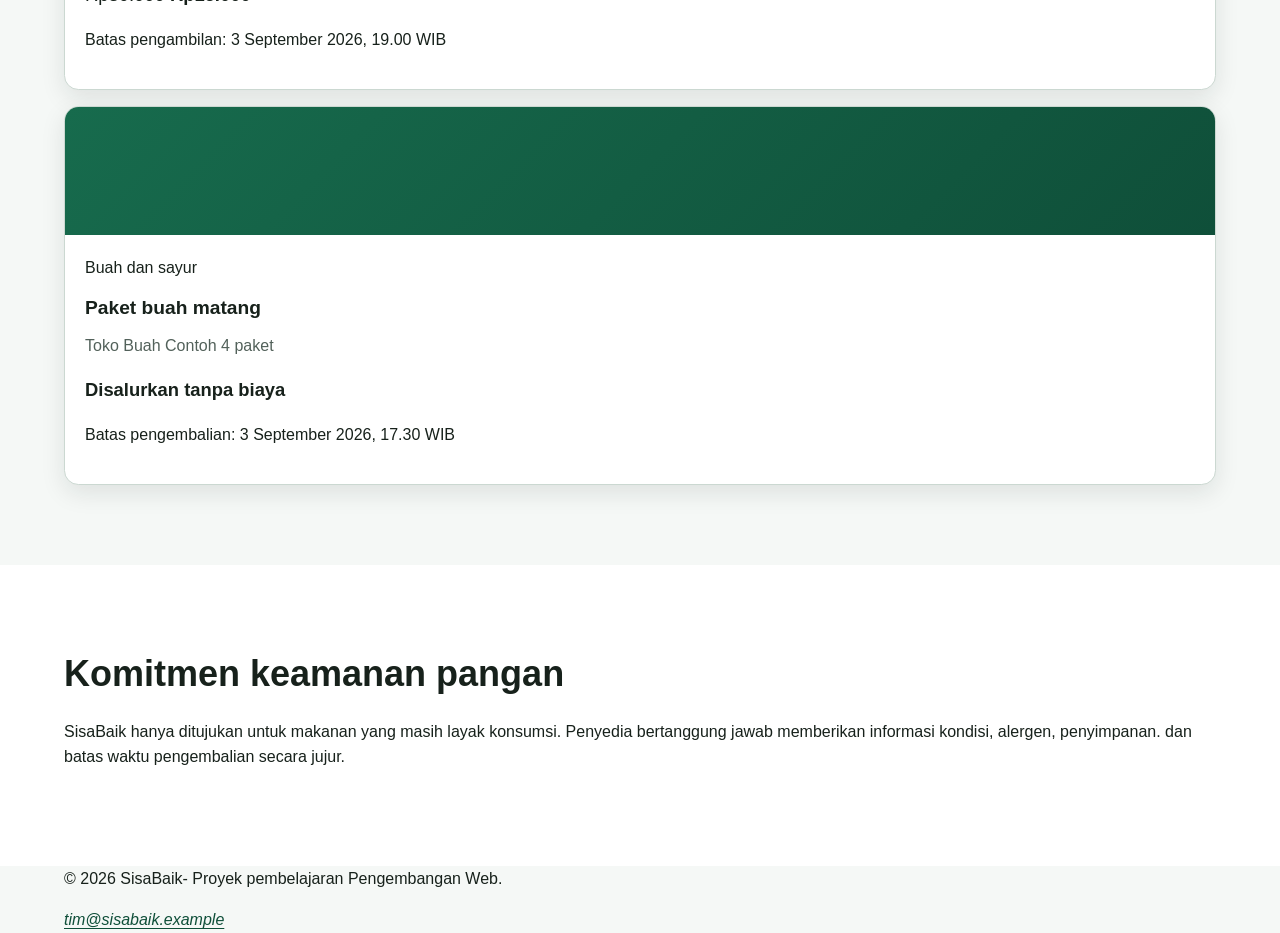
==== commit 9e2b4663: "style: apply responsive layout to SisaBaik pages" ====
--- a/index.html
+++ b/index.html
@@ -107,12 +107,12 @@
             <span class="badge">Makanan siap saji</span>
             <h3>Nasi dan lauk harian</h3>
             <p class="offer-card__meta">Dapur contoh <data value="6">6 porsi</data></p>
-            <p class="offer-card__price"></p>del> <strong>Rp15.000</strong></p>
-            <p Batas pengembalian: <time datetime="2026-09-03T19:00:00+07:00">3 September 2026, 19.00 WIB</time></P>
+            <p class="offer-card__price"><del>Rp30.000</del> <strong>Rp15.000</strong></p>
+            <p>Batas pengambilan: <time datetime="2026-09-03T19:00:00+07:00">3 September 2026, 19.00 WIB</time></p>
               </div>
               </article>
               <article class="offer-card">
-                <div class="offer-card__visual"aria-hidden="true"></div>
+                <div class="offer-card__visual" aria-hidden="true"></div>
                 <div class="offer-card__content">
                   <span class="badge">Buah dan sayur</span>
                   <h3>Paket buah matang</h3>
@@ -139,7 +139,7 @@
 <footer class="site-footer">
   <div class="container footer-layout">
     <p>&copy; 2026 SisaBaik- Proyek pembelajaran Pengembangan Web.</p>
-    <address><a href="mailto:tim@sisabaik.example"</a></address>
+    <address><a href="mailto:tim@sisabaik.example">tim@sisabaik.example</a></address>
   </div>
 </footer>
   </body>
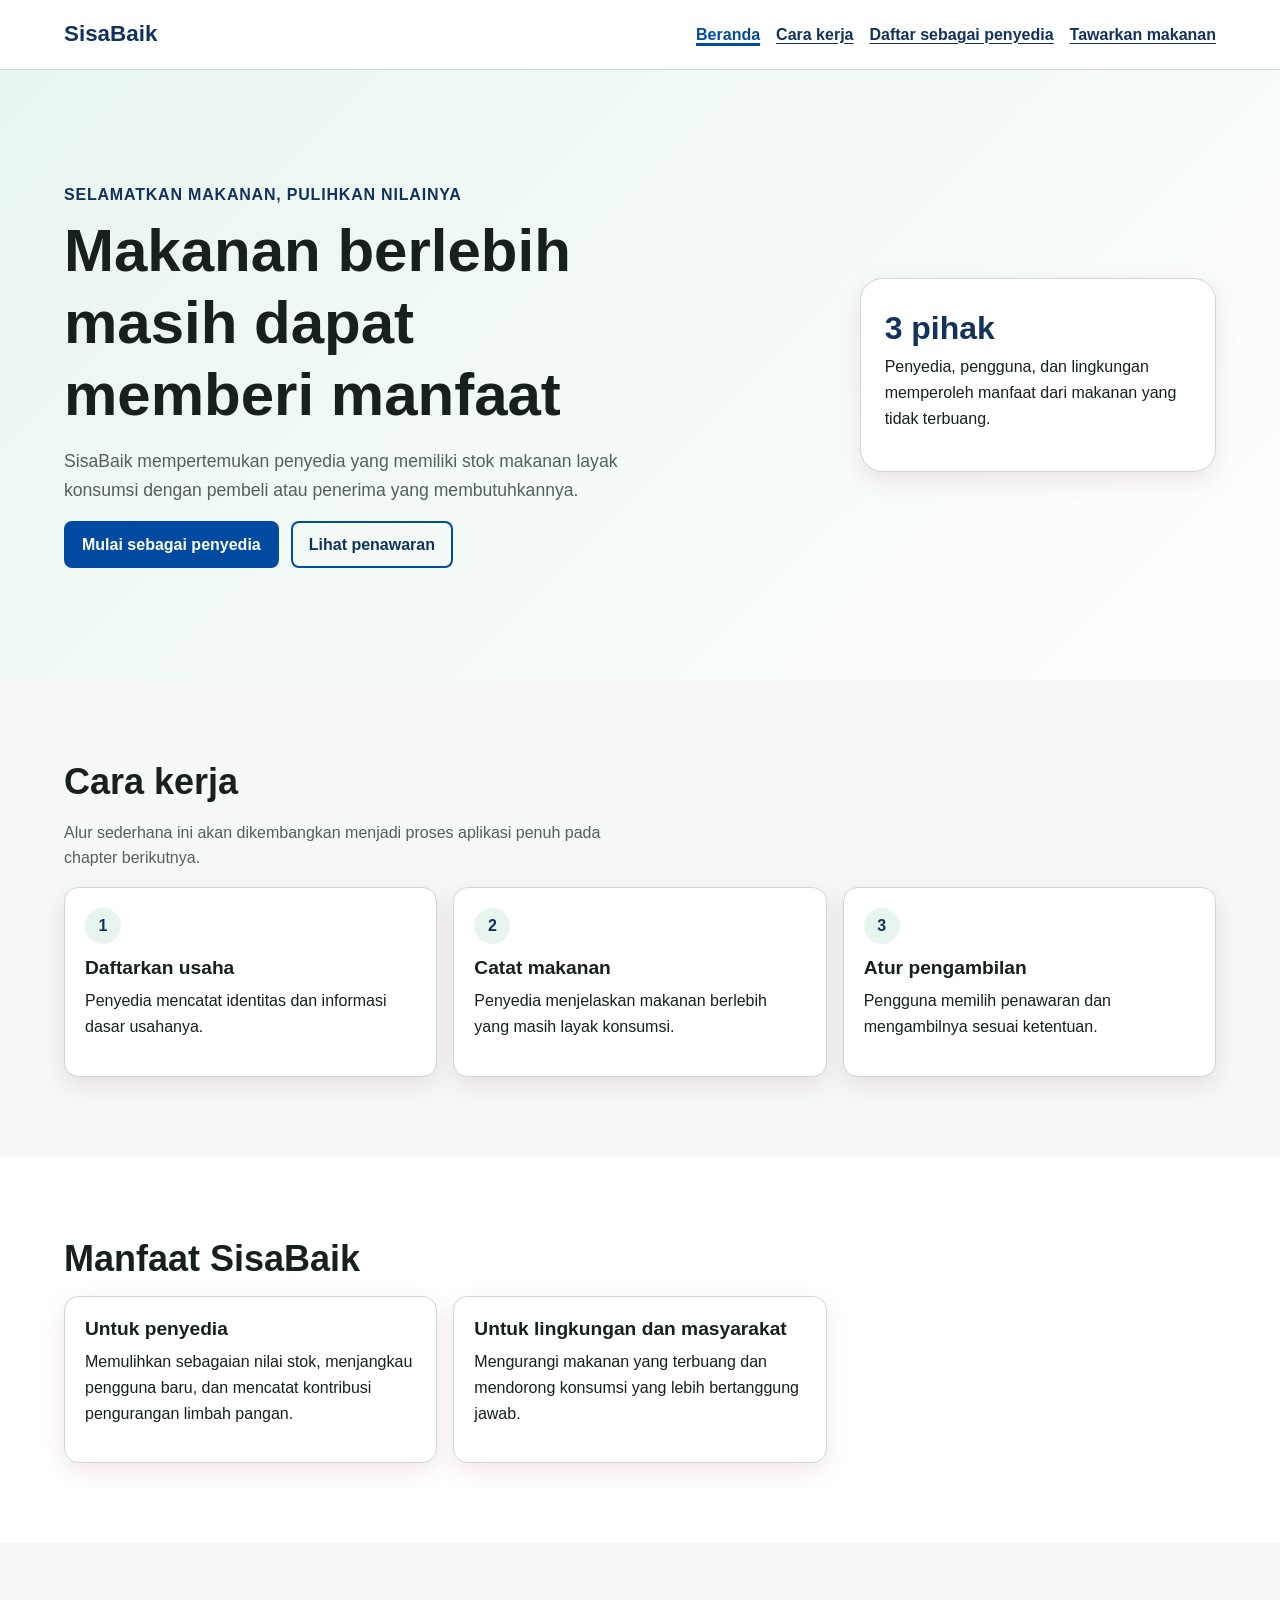
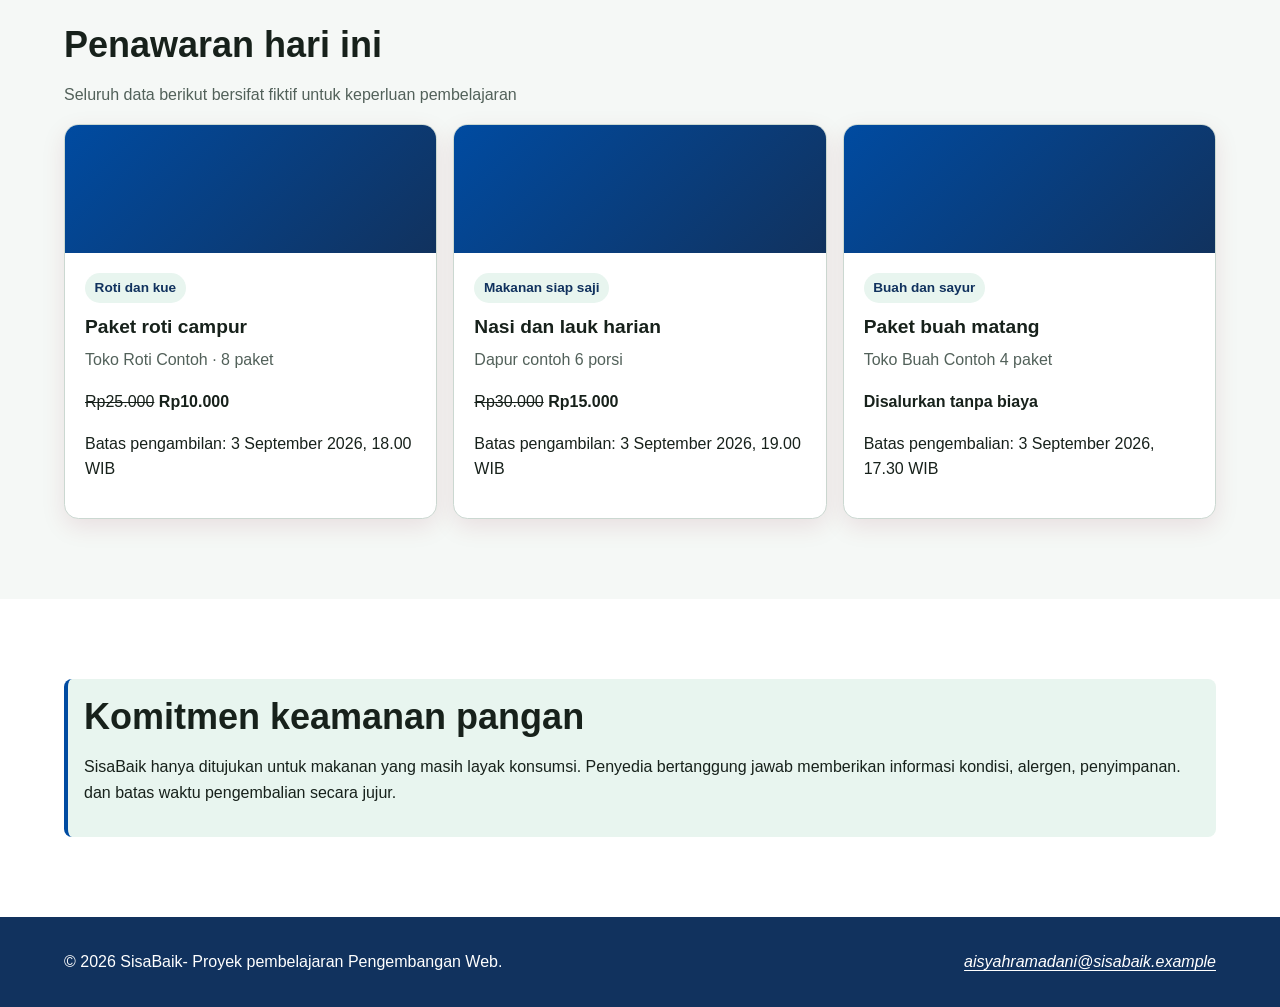
==== commit 9865167d: "Update styles" ====
--- a/index.html
+++ b/index.html
@@ -34,7 +34,7 @@
             <p class="lead">SisaBaik mempertemukan penyedia yang memiliki stok makanan layak konsumsi dengan pembeli atau penerima yang membutuhkannya.</p>
             <div class="button-group">
               <a class="button" href="daftar-penyedia.html">Mulai sebagai penyedia</a>
-              <a class="button button-secondary" href="#penawaran-contoh">Lihat contoh penawaran</a>
+              <a class="button button-secondary" href="#penawaran-contoh">Lihat penawaran</a>
               </div>
         </div>
         <aside class="hero-panel" aria-label="Ringkasan manfaat SisaBaik">
@@ -88,7 +88,7 @@
 
         <section class="section" id="penawaran-contoh" aria-labelledby="judul-penawaran">
           <div class="container">
-            <h2 id="judul-penawaran">Contoh penawaran hari ini</h2>
+            <h2 id="judul-penawaran">Penawaran hari ini</h2>
             <p class="section-intro">Seluruh data berikut bersifat fiktif untuk keperluan pembelajaran</p>
             <div class="offer-grid">
             <article class="offer-card">
@@ -139,7 +139,7 @@
 <footer class="site-footer">
   <div class="container footer-layout">
     <p>&copy; 2026 SisaBaik- Proyek pembelajaran Pengembangan Web.</p>
-    <address><a href="mailto:tim@sisabaik.example">tim@sisabaik.example</a></address>
+    <address><a href="mailto:tim@sisabaik.example">aisyahramadani@sisabaik.example</a></address>
   </div>
 </footer>
   </body>
--- a/styles.css
+++ b/styles.css
@@ -1,511 +1,429 @@
-:root{
-    --color-primary: #176b4d;
-    --color-primary-dark: #0f4f39;
-    --color-primary-soft: #e8f5ef;
-    --color-accent: #f2b84b;
-    --color-text: #17211b;
-    --color-muted: #52615a;
-    --color-surface: #ffffff;
-    --color-background: #f5f8f6;
-    --color-border: #cbd8d1;
-    --color-danger: #a52a2a;
-    --shadow-card: 0 0.5rem 1.5rem rgb(23 33 27 / 10%);
-    --radius-small: 0,5rem;
-    --radius-medium: 0.9rem;
-    --radius-large: 1.4rem;
-    --content-width: 72rem;
-
+:root {
+  --color-primary: #004ba1;
+  --color-primary-dark: #11325e;
+  --color-primary-soft: #e8f5ef;
+  --color-accent: #f2b84b;
+  --color-text: #17211b;
+  --color-muted: #52615a;
+  --color-surface: #ffffff;
+  --color-background: #f5f8f6;
+  --color-border: #cbd8d1;
+  --color-danger: #a52a2a;
+  --shadow-card: 0 0.5rem 1.5rem rgba(126, 10, 39, 0.1);
+  --radius-small: 0.5rem;
+  --radius-medium: 0.9rem;
+  --radius-large: 1.4rem;
+  --content-width: 72rem;
 }
 
 *,
 *::before,
-*::after{
-    box-sizing: border-box;
-}
-
-html{
-    scroll-behavior: smooth;
+*::after {
+  box-sizing: border-box;
+}
+
+html {
+  scroll-behavior: smooth;
 }
 
 body {
-    margin: 0;
-    background: var(--color-background);
-    color: var(--color-text);
-    font-family: Arial, Helvetica, sans-serif;
-    font-size: 1rem;
-    line-height: 1.6;
+  margin: 0;
+  background: var(--color-background);
+  color: var(--color-text);
+  font-family: Arial, Helvetica, sans-serif;
+  font-size: 1rem;
+  line-height: 1.6;
 }
 
 h1,
 h2,
 h3,
-p{
-    margin-block-start: 0;
+p {
+  margin-block-start: 0;
 }
 
 h1,
 h2,
 h3 {
-    line-height: 1,2;
-}
-
-h1{
-    max-width: 18ch;
-    margin-block-end: 1rem;
-    font-size: clamp(2rem, 7vw, 3.75rem);
-}
-
-h2{
-    margin-block-end: 1rem;
-    font-size: clamp(1.5rem, 4vw, 2.25rem);
-}
-
-h3{
-    margin-block-end: 0.6rem;
-    font-size: 1.2rem;
-}
-
-a{
-    color: var(--color-primary-dark);
-    text-underline-offset: 0.2em;
-}
-
-a:hover{
-   text-decoration-thickness: 0.18em; 
-}
-
-:focus-visible{
-    outline: 0.2rem solid var(--color-accent);
-    outline-offset: 0.2rem;
-}
-
-.skip-link{
-    position: absolute;
-    inset-block-start: 0.5rem;
-    inset-inline-start: 0.5rem;
-    z-index: 100;
-    padding: 0.7rem 1rem;
-    border-radius: var(--radius-small);
-    background: var(--color-text);
-    color: var(--color-surface);
-    transform: translateY(-180%);
+  line-height: 1.2;
+}
+
+h1 {
+  max-width: 18ch;
+  margin-block-end: 1rem;
+  font-size: clamp(2rem, 7vw, 3.75rem);
+}
+
+h2 {
+  margin-block-end: 1rem;
+  font-size: clamp(1.5rem, 4vw, 2.25rem);
+}
+
+h3 {
+  margin-block-end: 0.6rem;
+  font-size: 1.2rem;
+}
+
+a {
+  color: var(--color-primary-dark);
+  text-underline-offset: 0.2em;
+}
+
+a:hover {
+  text-decoration-thickness: 0.18em;
+}
+
+:focus-visible {
+  outline: 0.2rem solid var(--color-accent);
+  outline-offset: 0.2rem;
+}
+
+.skip-link {
+  position: absolute;
+  inset-block-start: 0.5rem;
+  inset-inline-start: 0.5rem;
+  z-index: 100;
+  padding: 0.7rem 1rem;
+  border-radius: var(--radius-small);
+  background: var(--color-text);
+  color: var(--color-surface);
+  transform: translateY(-180%);
 }
 
 .skip-link:focus {
-    transform: translateY(0);
-}
-
-.container{
-    width: min(100% - 2rem, var(--content-width));
-    margin-inline: auto;
+  transform: translateY(0);
+}
+
+.container {
+  width: min(100% - 2rem, var(--content-width));
+  margin-inline: auto;
 }
 
 .site-header {
-    background: var(--color-surface);
-    border-block-end: 0.0625rem solid var(--color-border);
-}
-
-.header-layout{
-    display: flex;
-    flex-direction: column;
-    gap: 0.75rem;
-    padding-block: 1rem;
+  background: var(--color-surface);
+  border-block-end: 0.0625rem solid var(--color-border);
+}
+
+.header-layout {
+  display: flex;
+  flex-direction: column;
+  gap: 0.75rem;
+  padding-block: 1rem;
 }
 
 .brand {
-    margin: 0;
-    color: var(--color-primary-dark);
-    font-size: 1.4rem;
-    font-weight: 700;
+  margin: 0;
+  color: var(--color-primary-dark);
+  font-size: 1.4rem;
+  font-weight: 700;
 }
 
 .nav-list {
-    display: flex;
-    flex-wrap: wrap;
-    gap: 0.5rem 1rem;
-    margin: 0;
-    padding: 0;
-    list-style: none;
+  display: flex;
+  flex-wrap: wrap;
+  gap: 0.5rem 1rem;
+  margin: 0;
+  padding: 0;
+  list-style: none;
 }
 
 .nav-list a {
-    display: inline-block;
-    padding-block: 0.35rem;
-    font-weight: 700;
+  display: inline-block;
+  padding-block: 0.35rem;
+  font-weight: 700;
 }
 
 .nav-list a[aria-current="page"] {
-    color: var(--color-primary);
-    text-decoration-thickness: 0.2em;
+  color: var(--color-primary);
+  text-decoration-thickness: 0.2em;
 }
 
 .hero {
-    padding-block: clamp(3rem, 10vw, 7rem);
-    background:
-        linear-gradient(135deg, rgb(232 245 239 / 95%), rgb(255 255 255 / 92%));
-}
-
+  padding-block: clamp(3rem, 10vw, 7rem);
+  background: linear-gradient(135deg, rgb(232 245 239 / 95%), rgb(255 255 255 / 92%));
+}
 
 .hero-layout {
-    display: grid;
-    gap: 2rem;
-    align-items: center;
+  display: grid;
+  gap: 2rem;
+  align-items: center;
 }
 
 .eyebrow {
-    margin-block-end: 0.5rem;
-    color: var(--color-primary-dark);
-    font-weight: 700;
-    letter-spacing: 0.05em;
-    text-transform: uppercase;
+  margin-block-end: 0.5rem;
+  color: var(--color-primary-dark);
+  font-weight: 700;
+  letter-spacing: 0.05em;
+  text-transform: uppercase;
 }
 
 .lead {
-    max-width: 62ch;
-    color: var(--color-muted);
-    font-size: 1.1rem;
+  max-width: 62ch;
+  color: var(--color-muted);
+  font-size: 1.1rem;
 }
 
 .hero-panel {
-    padding: 1.5rem;
-    border: 0.0625rem solid var(--color-border);
-    border-radius: var(--radius-large);
-    background: var(--color-surface);
-    box-shadow: var(--shadow-card);
+  padding: 1.5rem;
+  border: 0.0625rem solid var(--color-border);
+  border-radius: var(--radius-large);
+  background: var(--color-surface);
+  box-shadow: var(--shadow-card);
 }
 
 .hero-panel strong {
-    display: block;
-    color: var(--color-primary-dark);
-    font-size: 2rem;
+  display: block;
+  color: var(--color-primary-dark);
+  font-size: 2rem;
 }
 
 .button-group,
 .form-actions {
-    display: flex;
-    flex-wrap: wrap;
-    gap: 0.75rem;
-    align-items: center;
+  display: flex;
+  flex-wrap: wrap;
+  gap: 0.75rem;
+  align-items: center;
 }
 
 .button {
-    display: inline-block;
-    padding: 0.75rem 1rem;
-    border: 0.125rem solid var(--color-primary);
-    border-radius: var(--radius-small);
-    background: var(--color-primary);
-    color: var(--color-surface);
-    font: inherit;
-    font-weight: 700;
-    line-height: 1.2;
-    text-decoration: none;
-    cursor: pointer;
+  display: inline-block;
+  padding: 0.75rem 1rem;
+  border: 0.125rem solid var(--color-primary);
+  border-radius: var(--radius-small);
+  background: var(--color-primary);
+  color: var(--color-surface);
+  font: inherit;
+  font-weight: 700;
+  line-height: 1.2;
+  text-decoration: none;
+  cursor: pointer;
 }
 
 .button:hover {
-    background: var(--color-primary-dark);
-    border-color: var(--color-primary-dark);
+  background: var(--color-primary-dark);
+  border-color: var(--color-primary-dark);
 }
 
 .button-secondary {
-    background: transparent;
-    color: var(--color-primary-dark);
+  background: transparent;
+  color: var(--color-primary-dark);
 }
 
 .section {
-    padding-block: clamp(2.5rem, 7vw, 5rem);
+  padding-block: clamp(2.5rem, 7vw, 5rem);
 }
 
 .section-alt {
-    background: var(--color-surface);
+  background: var(--color-surface);
 }
 
 .section-intro {
-    max-width: 65ch;
-    color: var(--color-muted);
+  max-width: 65ch;
+  color: var(--color-muted);
 }
 
 .steps-grid,
 .benefit-grid,
 .offer-grid {
-    display: grid;
-    grid-template-columns: 1fr;
-    gap: 1rem;
+  display: grid;
+  grid-template-columns: 1fr;
+  gap: 1rem;
 }
 
 .card {
-    padding: 1.25rem;
-    border: 0.0625rem solid var(--color-border);
-    border-radius: var(--radius-medium);
-    background: var(--color-surface);
-    box-shadow: var(--shadow-card);
+  padding: 1.25rem;
+  border: 0.0625rem solid var(--color-border);
+  border-radius: var(--radius-medium);
+  background: var(--color-surface);
+  box-shadow: var(--shadow-card);
 }
 
 .step-number {
-    display: inline-grid;
-    width: 2.25rem;
-    height: 2.25rem;
-    margin-block-end: 0.75rem;
-    place-items: center;
-    border-radius: 50%;
-    background: var(--color-primary-soft);
-    color: var(--color-primary-dark);
-    font-weight: 700;
+  display: inline-grid;
+  width: 2.25rem;
+  height: 2.25rem;
+  margin-block-end: 0.75rem;
+  place-items: center;
+  border-radius: 50%;
+  background: var(--color-primary-soft);
+  color: var(--color-primary-dark);
+  font-weight: 700;
 }
 
 .offer-card {
-    display: flex;
-    flex-direction: column;
-    overflow: hidden;
-    border: 0.0625rem solid var(--color-border);
-    border-radius: var(--radius-medium);
-    background: var(--color-surface);
-    box-shadow: var(--shadow-card);
+  display: flex;
+  flex-direction: column;
+  overflow: hidden;
+  border: 0.0625rem solid var(--color-border);
+  border-radius: var(--radius-medium);
+  background: var(--color-surface);
+  box-shadow: var(--shadow-card);
 }
 
 .offer-card__visual {
-    min-height: 8rem;
-    background: linear-gradient(135deg, var(--color-primary), var(--color-primary-dark));
+  min-height: 8rem;
+  background: linear-gradient(135deg, var(--color-primary), var(--color-primary-dark));
 }
 
 .offer-card__content {
-    display: flex;
-    flex: 1;
-    flex-direction: column;
-    padding: 1.25rem;
+  display: flex;
+  flex: 1;
+  flex-direction: column;
+  padding: 1.25rem;
 }
 
 .offer-card__meta {
-    color: var(--color-muted);
-}
-
-.offer-card__price {
-    margin-block-start: auto;
-    font-size: 1.15rem;
-    }
+  color: var(--color-muted);
+}
+
+.offer-card __price {
+  margin-block-start: auto;
+  font-size: 1.15rem;
+}
 
 .badge {
-    display: inline-block;
-    width: fit-content;
-    margin-block-end: 0.75rem;
-    .section-alt {
-  background: var(--color-surface);
-}
-
-.section-intro {
-    max-width: 65ch;
-    color: var(--color-muted);
-}
-
-.steps-grid,
-.benefit-grid,
-.offer-grid {
-    display: grid;
-    grid-template-columns: 1fr;
-    gap: 1rem;
-}
-
-.card {
-    padding: 1.25rem;
-    border: 0.0625rem solid var(--color-border);
-    border-radius: var(--radius-medium);
-    background: var(--color-surface);
-    box-shadow: var(--shadow-card);
-}
-
-.step-number {
-    display: inline-grid;
-    width: 2.25rem;
-    height: 2.25rem;
-    margin-block-end: 0.75rem;
-    place-items: center;
-    border-radius: 50%;
-    background: var(--color-primary-soft);
-    color: var(--color-primary-dark);
-    font-weight: 700;
-    
-}
-
-.offer-card {
-    display: flex;
-    flex-direction: column;
-    overflow: hidden;
-    border: 0.0625rem solid var(--color-border);
-    border-radius: var(--radius-medium);
-    background: var(--color-surface);
-    box-shadow: var(--shadow-card);
-}
-
-.offer-card__visual {
-    min-height: 8rem;
-    background: linear-gradient(135deg, var(--color-primary), var(--color-primary-dark));
-}
-
-.offer-card__content {
-    display: flex;
-    flex: 1;
-    flex-direction: column;
-    padding: 1.25rem;
-}
-
-.offer-card__meta {
-     color: var(--color-muted);
-}
-
-.offer-card__price {
-    margin-block-start: auto;
-    font-size: 1.15rem;
-}
-
-.badge {
-    display: inline-block;
-    width: fit-content;
-    margin-block-end: 0.75rem;
-    padding: 0.25rem 0.6rem;
-    border-radius: 999px;
-    background: var(--color-primary-soft);
-    color: var(--color-primary-dark);
-    font-size: 0.85rem;
-    font-weight: 700;
+  display: inline-block;
+  width: fit-content;
+  margin-block-end: 0.75rem;
+  padding: 0.25rem 0.6rem;
+  border-radius: 999px;
+  background: var(--color-primary-soft);
+  color: var(--color-primary-dark);
+  font-size: 0.85rem;
+  font-weight: 700;
 }
 
 .notice {
-    padding: 1rem;
-    border-inline-start: 0.3rem solid var(--color-primary);
-    border-radius: var(--radius-small);
-    background: var(--color-primary-soft);
+  padding: 1rem;
+  border-inline-start: 0.3rem solid var(--color-primary);
+  border-radius: var(--radius-small);
+  background: var(--color-primary-soft);
 }
 
 .page-heading {
-    padding-block: clamp(2.5rem, 7vw, 5rem) 2rem;
+  padding-block: clamp(2.5rem, 7vw, 5rem) 2rem;
 }
 
 .form-card {
-    max-width: 56rem;
-    margin-block-end: 3rem;
-    padding: clamp(1rem, 4vw, 2rem);
-    border: 0.0625rem solid var(--color-border);
-    border-radius: var(--radius-large);
-    background: var(--color-surface);
-    box-shadow: var(--shadow-card);
-    }
+  max-width: 56rem;
+  margin-block-end: 3rem;
+  padding: clamp(1rem, 4vw, 2rem);
+  border: 0.0625rem solid var(--color-border);
+  border-radius: var(--radius-large);
+  background: var(--color-surface);
+  box-shadow: var(--shadow-card);
+}
 
 .form-section {
-    margin: 0 0 1.5rem;
-    padding: 1.25rem;
-    border: 0.0625rem solid var(--color-border);
-    border-radius: var(--radius-medium);
-}
-
-
+  margin: 0 0 1.5rem;
+  padding: 1.25rem;
+  border: 0.0625rem solid var(--color-border);
+  border-radius: var(--radius-medium);
+}
 
 .form-section legend {
-    padding-inline: 0.4rem;
-    color: var(--color-primary-dark);
-    font-size: 1.1rem;
-    font-weight: 700;
+  padding-inline: 0.4rem;
+  color: var(--color-primary-dark);
+  font-size: 1.1rem;
+  font-weight: 700;
 }
 
 label {
-    display: inline-block;
-    margin-block-end: 0.35rem;
-    font-weight: 700;
+  display: inline-block;
+  margin-block-end: 0.35rem;
+  font-weight: 700;
 }
 
 input,
 select,
 textarea {
-    width: 100%;
-    padding: 0.7rem 0.75rem;
-    border: 0.0625rem solid #809087;
-    border-radius: var(--radius-small);
-    background: var(--color-surface);
-    color: var(--color-text);
-    font: inherit;
+  width: 100%;
+  padding: 0.7rem 0.75rem;
+  border: 0.0625rem solid #809087;
+  border-radius: var(--radius-small);
+  background: var(--color-surface);
+  color: var(--color-text);
+  font: inherit;
 }
 
 textarea {
-     resize: vertical;
+  resize: vertical;
 }
 
 input:focus,
 select:focus,
 textarea:focus {
-    border-color: var(--color-primary-dark);
+  border-color: var(--color-primary-dark);
 }
 
 input[type="checkbox"],
-
-
-
-
 input[type="radio"] {
-    width: 1.1rem;
-    height: 1.1rem;
-    margin: 0.2rem 0 0;
-    accent-color: var(--color-primary);
+  width: 1.1rem;
+  height: 1.1rem;
+  margin: 0.2rem 0 0;
+  accent-color: var(--color-primary);
 }
 
 .required-note {
-    color: var(--color-muted);
+  color: var(--color-muted);
 }
 
 .site-footer {
-    padding-block: 2rem;
-    background: var(--color-primary-dark);
-    color: var(--color-surface);
+  padding-block: 2rem;
+  background: var(--color-primary-dark);
+  color: var(--color-surface);
 }
 
 .site-footer a {
-    color: var(--color-surface);
+  color: var(--color-surface);
 }
 
 .footer-layout {
-    display: flex;
-    flex-direction: column;
-    gap: 0.5rem;
+  display: flex;
+  flex-direction: column;
+  gap: 0.5rem;
 }
 
 .footer-layout p,
 .footer-layout address {
-    margin: 0;
+  margin: 0;
 }
 
 @media (min-width: 48rem) {
   .header-layout {
-        flex-direction: row;
-        justify-content: space-between;
-        align-items: center;
+    flex-direction: row;
+    justify-content: space-between;
+    align-items: center;
   }
 
   .hero-layout {
-        grid-template-columns: minmax(0, 1.5fr) minmax(15rem, 0.7fr);
+    grid-template-columns: minmax(0, 1.5fr) minmax(15rem, 0.7fr);
   }
 
   .steps-grid,
   .benefit-grid {
-        grid-template-columns: repeat(3, minmax(0, 1fr));
+    grid-template-columns: repeat(3, minmax(0, 1fr));
   }
 
   .offer-grid {
-        grid-template-columns: repeat(2, minmax(0, 1fr));
+    grid-template-columns: repeat(2, minmax(0, 1fr));
   }
 
   .footer-layout {
-        flex-direction: row;
-        justify-content: space-between;
-        align-items: center;
+    flex-direction: row;
+    justify-content: space-between;
+    align-items: center;
   }
 }
 
 @media (min-width: 68rem) {
   .offer-grid {
-        grid-template-columns: repeat(3, minmax(0, 1fr));
+    grid-template-columns: repeat(3, minmax(0, 1fr));
   }
 }
 
 @media (prefers-reduced-motion: reduce) {
   html {
-        scroll-behavior: auto;
+    scroll-behavior: auto;
   }
 }
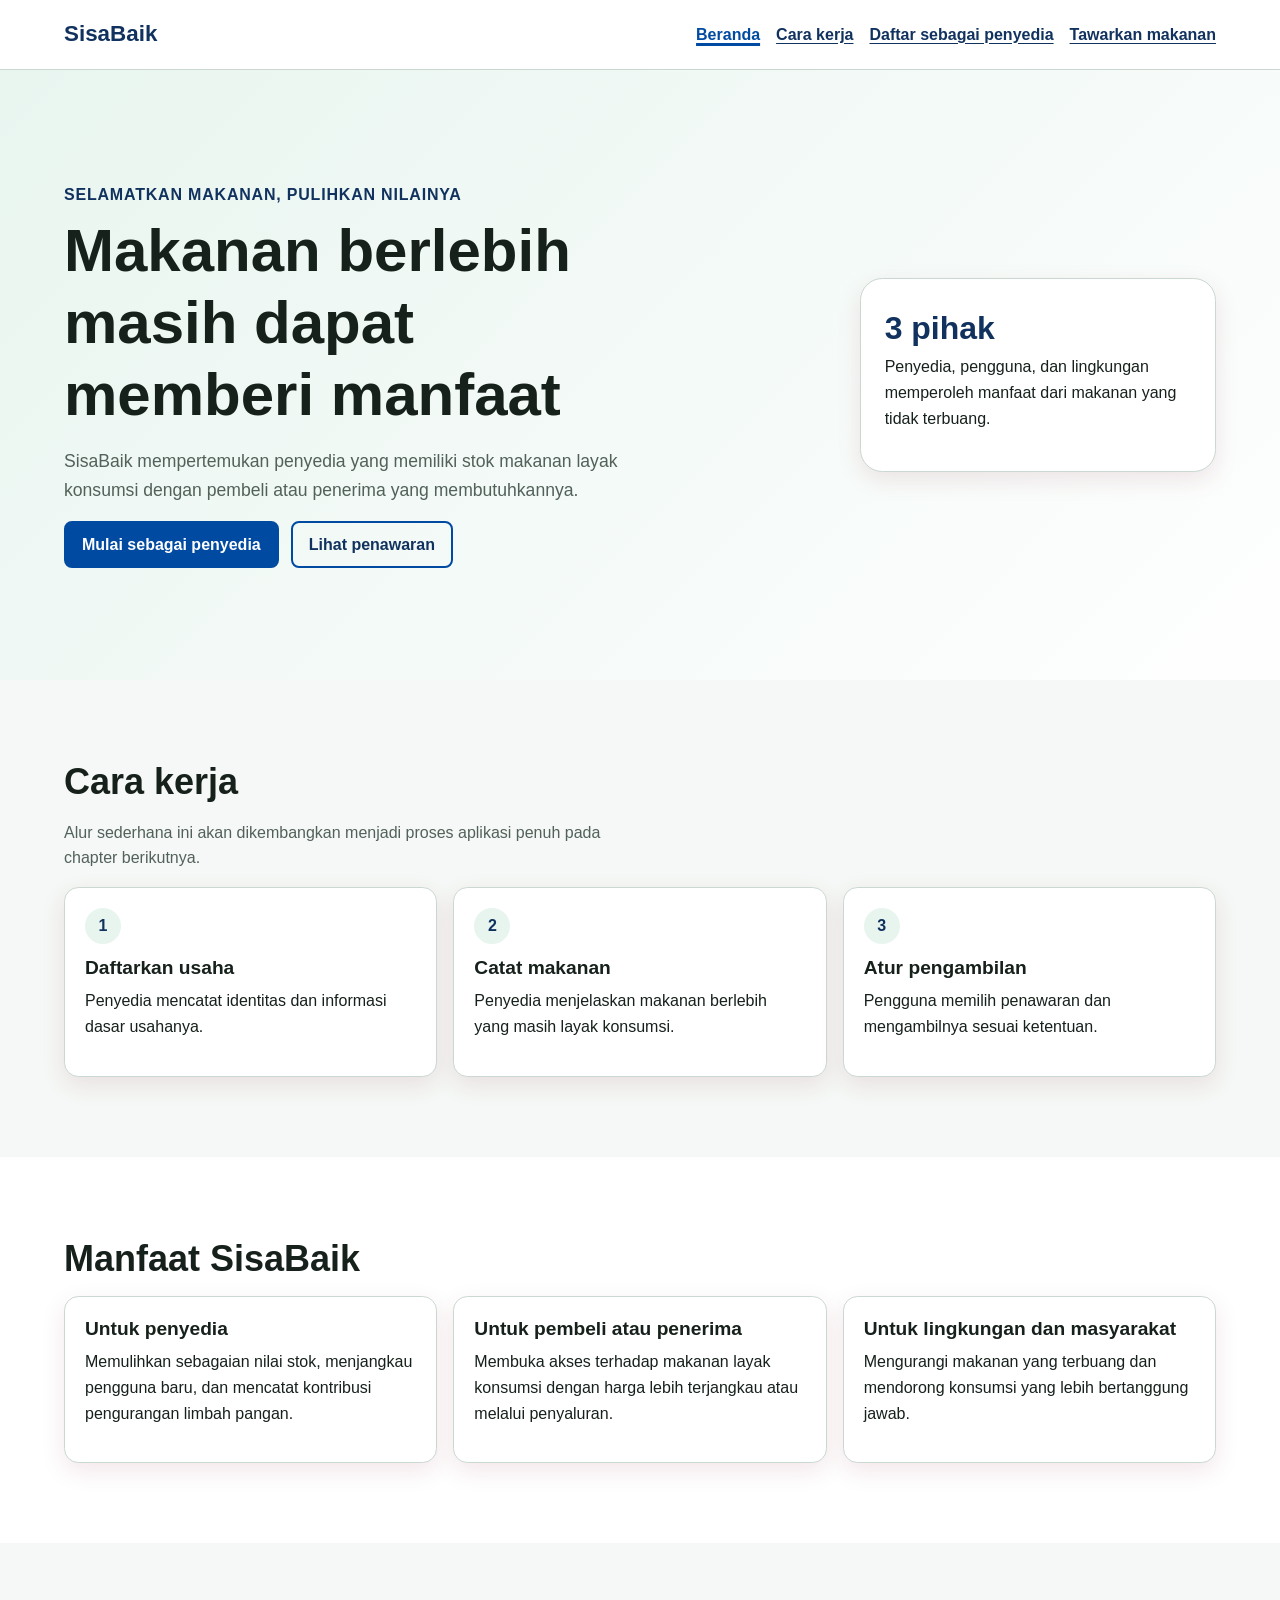
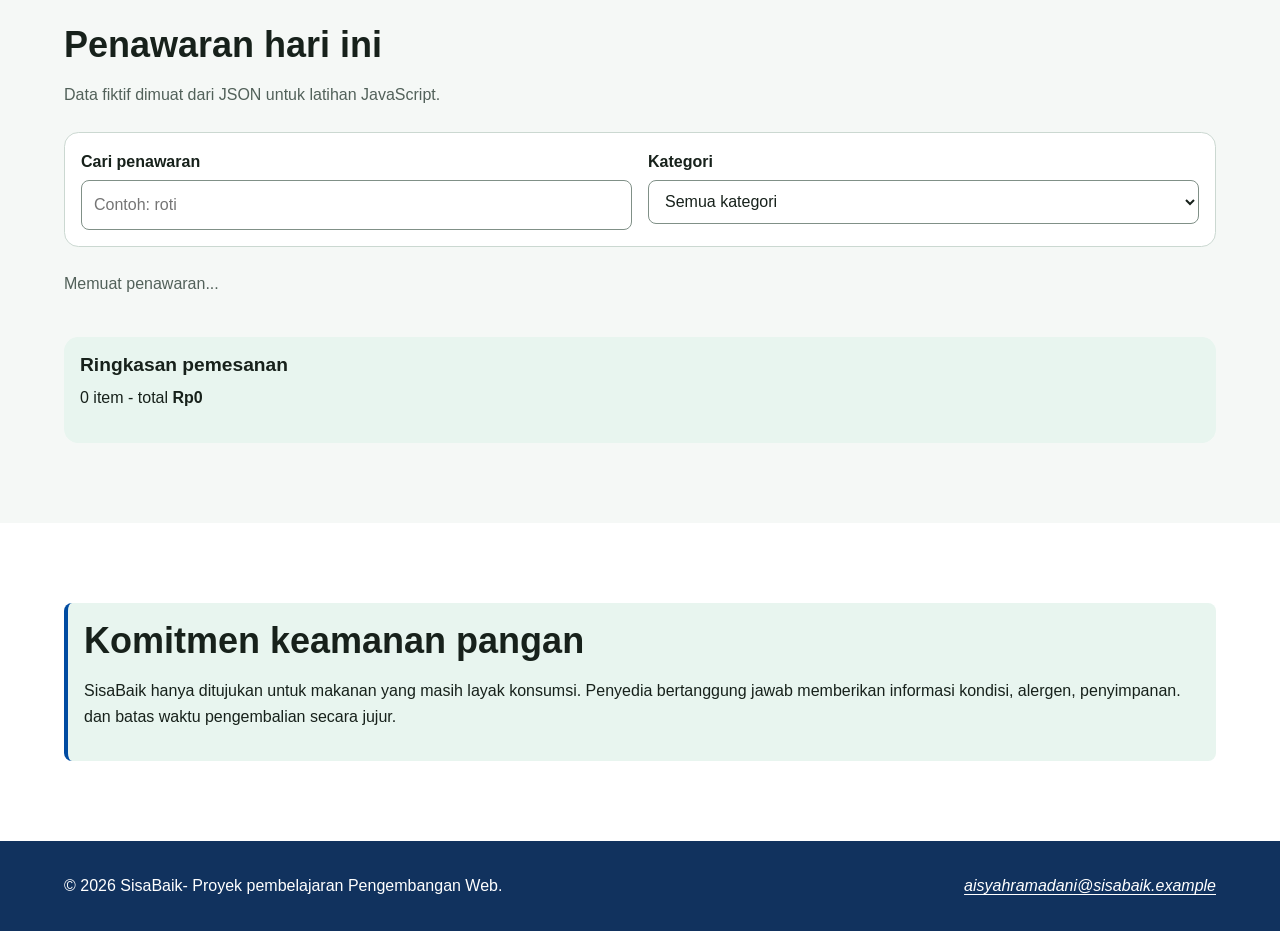
==== commit 2f7574f3: "feat: add JSON-powered offer catalog" ====
--- a/index.html
+++ b/index.html
@@ -7,6 +7,7 @@
      terjangkau, dan tidak terbuang.">
     <title>Beranda | SisaBaik</title>
     <link rel="stylesheet" href="styles.css">
+    <script src="app.js" defer></script>
   </head>
   <body>
     <a class="skip-link" href="#konten-utama">Lewati ke konten utama</a>
@@ -79,52 +80,46 @@
               pangan.</p>
           </article>
           <article class="card">
+            <h3>Untuk pembeli atau penerima</h3>
+            <p>Membuka akses terhadap makanan layak konsumsi dengan harga lebih terjangkau atau melalui penyaluran.</p>
+          </article>
+          <article class="card">
             <h3>Untuk lingkungan dan masyarakat</h3>
             <p>Mengurangi makanan yang terbuang dan mendorong konsumsi yang lebih bertanggung jawab. </p>
           </article>
-        </div>
+        </div>  
         </div>
         </section>
 
         <section class="section" id="penawaran-contoh" aria-labelledby="judul-penawaran">
           <div class="container">
             <h2 id="judul-penawaran">Penawaran hari ini</h2>
-            <p class="section-intro">Seluruh data berikut bersifat fiktif untuk keperluan pembelajaran</p>
-            <div class="offer-grid">
-            <article class="offer-card">
-          <div class="offer-card__visual" aria-hidden="true"></div>
-          <div class="offer-card__content">
-            <span class="badge">Roti dan kue</span>
-            <h3>Paket roti campur</h3>
-            <p class="offer-card__meta">Toko Roti Contoh · <data value="8">8 paket</data></p>
-            <p class="offer-card__price"><del>Rp25.000</del> <strong>Rp10.000</strong></p>
-            <p>Batas pengambilan: <time datetime="2026-09-03T18:00:00+07:00">3 September 2026, 18.00 WIB</time></p>
-          </div>
-        </article>
-        <article class="offer-card">
-          <div class="offer-card__visual" aria-hidden="true"></div>
-          <div class="offer-card__content">
-            <span class="badge">Makanan siap saji</span>
-            <h3>Nasi dan lauk harian</h3>
-            <p class="offer-card__meta">Dapur contoh <data value="6">6 porsi</data></p>
-            <p class="offer-card__price"><del>Rp30.000</del> <strong>Rp15.000</strong></p>
-            <p>Batas pengambilan: <time datetime="2026-09-03T19:00:00+07:00">3 September 2026, 19.00 WIB</time></p>
-              </div>
-              </article>
-              <article class="offer-card">
-                <div class="offer-card__visual" aria-hidden="true"></div>
-                <div class="offer-card__content">
-                  <span class="badge">Buah dan sayur</span>
-                  <h3>Paket buah matang</h3>
-                  <p class="offer-card__meta">Toko Buah Contoh <data value="4">4 paket</data></p>
-                  <p class="offer-card__price"><strong>Disalurkan tanpa biaya</strong></p>
-                  <p>Batas pengembalian: <time datetime="2026-09-03T17:30:00+07:00">3 September 2026, 17.30 WIB</time></p>
-                </div>
-              </article>
+            <p class="section-intro">Data fiktif dimuat dari JSON untuk latihan JavaScript.</p>
+            <form class="filter-panel" id="filter-form" role="search">
+              <p>
+                <label for="kata-kunci">Cari penawaran</label><br>
+                <input id="kata-kunci" name="kata_kunci" type="search" placeholder="Contoh: roti">
+              </p>
+              <p>
+                <label for="filter-kategori">Kategori</label><br>
+                <select id="filter-kategori" name="kategori">
+                  <option value="semua">Semua kategori</option>
+                  <option value="makanan-siap-saji">Makanan siap saji</option>
+                  <option value="roti-kue">Roti dan kue</option>
+                  <option value="buah-sayur">Buah dan sayur</option>
+                </select>
+              </p>
+            </form>
+            <p id="status-katalog" class="status-message" role="status" aria-live="polite">Memuat penawaran...</p>
+            <div class="offer-grid" id="daftar-penawaran"></div>
+            <aside class="cart-summary" aria-labelledby="judul-ringkasan">
+              <h3 id="judul-ringkasan">Ringkasan pemesanan</h3>
+              <p> <span id="jumlah-item">0</span> item - total <strong id="total-pesanan">Rp0</strong></p>
+            </aside>
             </div>
-            </div>
-        </section>
+            </section>
 
+            
         <section class="section section-alt" aria-labelledby="judul-keamanan">
           <div class="container">
             <div class="notice">
--- a/styles.css
+++ b/styles.css
@@ -276,7 +276,7 @@
   color: var(--color-muted);
 }
 
-.offer-card __price {
+.offer-card__price {
   margin-block-start: auto;
   font-size: 1.15rem;
 }
@@ -426,4 +426,11 @@
   html {
     scroll-behavior: auto;
   }
-}+}
+
+.filter-panel { display:grid; gap:1rem; margin-block:1.5rem; padding:1rem; border:0.0625rem solid var(--color-border); border-radius:var(--radius-medium); background:var(--color-surface);  }
+.filter-panel p { margin:0;}
+.status-message {min-height:1.6em; color:var(--color-muted);}
+.cart-summary {margin-block-start: 1.5rem; padding:1rem; border-radius:var(--radius-medium); background:var(--color-primary-soft);}
+.error-message { color:var(--color-danger); font-weight:700; }
+@media (min-width: 48rem) { .filter-panel { grid-template-columns: repeat(2, minmax(0, 1fr)); } }
